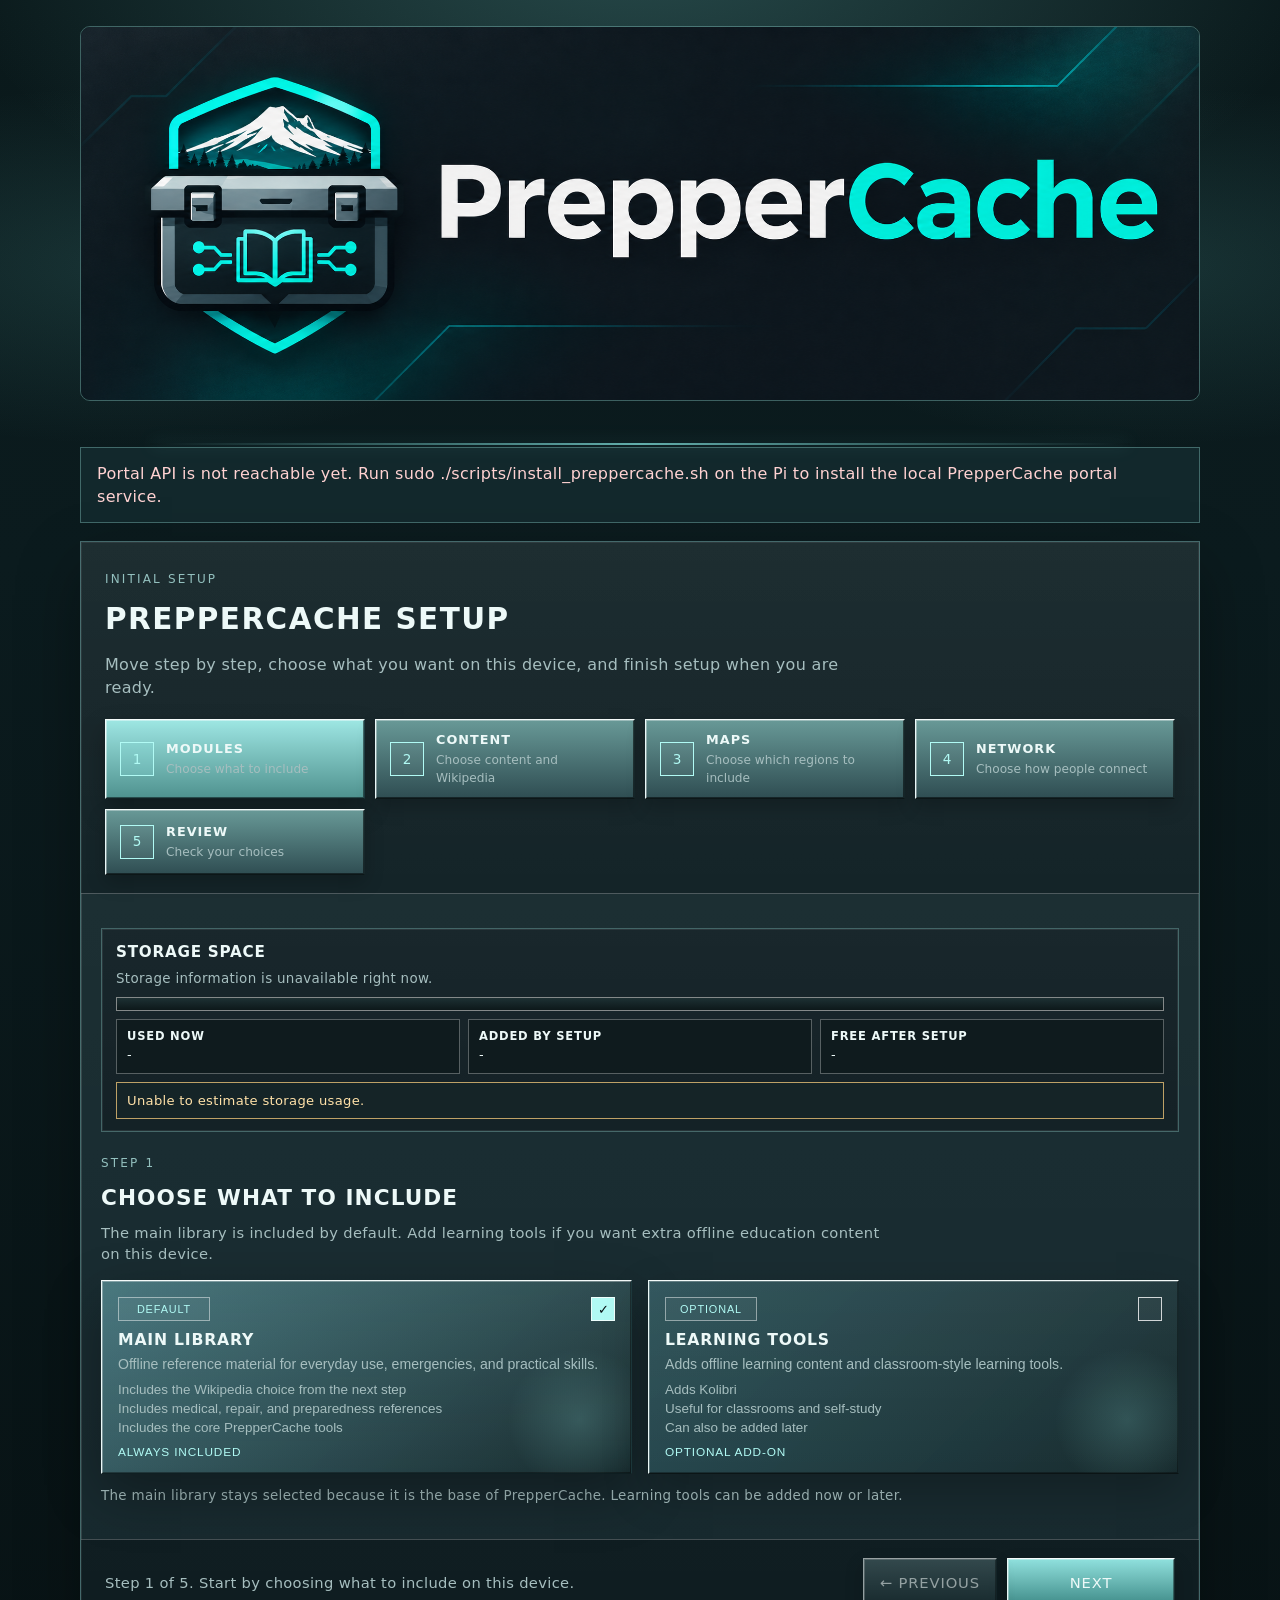
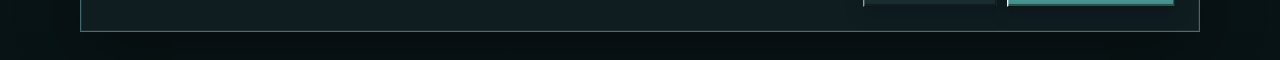
==== web/index.html @ 7b922c68 "Launch PrepperCache offline knowledge platform" ====
<!DOCTYPE html>
<!-- PrepperCache
     Copyright (c) 2026 Aaron Morris / A2ThreeD.
     Offline portal interface. -->
<html lang="en">
<head>
  <meta charset="utf-8">
  <meta name="viewport" content="width=device-width, initial-scale=1">
  <title>PrepperCache</title>
  <style>
    :root {
      --bg: #0b1519;
      --bg-deep: #070e11;
      --panel: #13262b;
      --panel-2: #19343a;
      --panel-3: #101e23;
      --text: #edf9f8;
      --muted: #a6bebf;
      --accent: #28e1d7;
      --accent-soft: rgba(144, 234, 230, 0.18);
      --accent-strong: #b1faf4;
      --border: rgba(143, 209, 204, 0.38);
      --scrollbar-thumb: #7ba5a4;
      --scrollbar-track: rgba(10, 21, 23, 0.62);
      --shadow: 0 18px 44px rgba(0, 0, 0, 0.28);
      --ok: #a9d4ba;
      --ui-display: system-ui, -apple-system, BlinkMacSystemFont, "Segoe UI", Arial, sans-serif;
      --ui-body: system-ui, -apple-system, BlinkMacSystemFont, "Segoe UI", Arial, sans-serif;
    }

    * {
      box-sizing: border-box;
      scrollbar-width: thin;
      scrollbar-color: var(--scrollbar-thumb) var(--scrollbar-track);
    }

    *::-webkit-scrollbar {
      width: 12px;
      height: 12px;
    }

    *::-webkit-scrollbar-track {
      background: var(--scrollbar-track);
    }

    *::-webkit-scrollbar-thumb {
      background: var(--scrollbar-thumb);
      border: 2px solid var(--scrollbar-track);
    }

    body {
      margin: 0;
      color: var(--text);
      background:
        radial-gradient(1200px 620px at 50% -4%, rgba(117, 205, 201, 0.28), transparent 58%),
        radial-gradient(700px 300px at 10% 16%, rgba(94, 181, 177, 0.16), transparent 60%),
        radial-gradient(700px 300px at 90% 16%, rgba(94, 181, 177, 0.16), transparent 60%),
        linear-gradient(180deg, #0a191b 0%, #0b1b1e 34%, #081315 100%);
      font-family: var(--ui-body);
      line-height: 1.45;
      min-height: 100vh;
      padding: 26px 16px 28px;
      position: relative;
      overflow-x: hidden;
      letter-spacing: 0.02em;
    }

    body:not(.app-ready) #setup-view {
      display: none !important;
    }

    html.force-setup body:not(.app-ready) #setup-view {
      display: block !important;
    }

    html.force-setup body:not(.app-ready) #dashboard-view {
      display: none !important;
    }

    .shell {
      max-width: none;
      width: 100%;
      margin: 0 auto;
      position: relative;
      z-index: 1;
    }

    .masthead {
      max-width: 1120px;
      margin: 0 auto 12px;
    }

    .masthead img {
      display: block;
      width: 100%;
      height: auto;
      border: 1px solid var(--border);
      border-radius: 10px;
    }

    .title-block {
      text-align: center;
      padding: 8px 12px 0;
      margin-bottom: 2px;
    }

    h1,
    h2,
    h3 {
      margin: 0;
      font-family: var(--ui-display);
      letter-spacing: 0.05em;
      text-transform: uppercase;
    }

    .intro {
      width: min(860px, 100%);
      margin: 0 auto;
      color: rgba(229, 242, 241, 0.9);
      font-size: 1.02rem;
      position: relative;
      z-index: 1;
    }

    .rule {
      height: 2px;
      margin: 22px auto 0;
      width: min(980px, 100%);
      background: linear-gradient(90deg, transparent, rgba(132, 232, 227, 0.72), transparent);
      box-shadow: 0 0 18px rgba(137, 232, 228, 0.3);
      position: relative;
      z-index: 1;
    }

    .message {
      display: none;
      margin: 0 auto 18px;
      max-width: 1120px;
      border: 1px solid var(--border);
      background: rgba(22, 46, 50, 0.72);
      color: var(--accent-strong);
      padding: 14px 16px;
      border-radius: 0;
    }

    .message.error {
      color: #ffd2d2;
    }

    .hidden {
      display: none !important;
    }

    .eyebrow {
      display: inline-block;
      margin-bottom: 10px;
      font-size: 12px;
      text-transform: uppercase;
      letter-spacing: 0.18em;
      color: #93c0be;
      font-family: var(--ui-display);
    }

    .wizard-shell {
      width: min(1120px, 100%);
      margin: 0 auto;
      border: 1px solid var(--border);
      background:
        linear-gradient(180deg, rgba(255, 255, 255, 0.05), rgba(255, 255, 255, 0.015)),
        var(--panel);
      box-shadow:
        0 24px 60px rgba(0, 0, 0, 0.32),
        inset 0 0 0 1px rgba(255, 255, 255, 0.12);
    }

    .wizard-top {
      padding: 24px 24px 18px;
      border-bottom: 1px solid rgba(255, 255, 255, 0.22);
      background:
        linear-gradient(180deg, rgba(255, 255, 255, 0.035), rgba(255, 255, 255, 0)),
        rgba(10, 23, 25, 0.42);
    }

    .wizard-copy {
      max-width: 760px;
    }

    .wizard-copy h1 {
      font-size: clamp(1.4rem, 2.3vw, 1.95rem);
      margin-bottom: 12px;
    }

    .wizard-copy p {
      margin: 0;
      color: var(--muted);
    }

    .stepper {
      display: grid;
      grid-template-columns: repeat(4, minmax(0, 1fr));
      gap: 10px;
      margin-top: 20px;
    }

    .step-button {
      display: flex;
      align-items: center;
      gap: 12px;
      width: 100%;
      min-height: 66px;
      padding: 11px 14px;
      border: 1px solid #e2f9f8;
      background:
        linear-gradient(180deg, rgba(106, 155, 153, 0.98), rgba(48, 78, 83, 0.98));
      color: var(--text);
      cursor: pointer;
      font: inherit;
      text-align: left;
      border-top-color: rgba(248, 254, 253, 0.98);
      border-left-color: rgba(237, 251, 251, 0.98);
      border-right-color: rgba(22, 37, 40, 0.96);
      border-bottom-color: rgba(11, 20, 21, 0.98);
      box-shadow:
        inset 1px 1px 0 rgba(255, 255, 255, 0.34),
        inset -1px -1px 0 rgba(8, 15, 16, 0.64),
        0 8px 18px rgba(0, 0, 0, 0.2);
      transition:
        border-color 0.16s ease,
        background-color 0.16s ease,
        box-shadow 0.16s ease,
        transform 0.08s ease;
    }

    .step-button:hover {
      border-color: rgba(255, 255, 255, 0.98);
      box-shadow:
        inset 1px 1px 0 rgba(255, 255, 255, 0.38),
        inset -1px -1px 0 rgba(8, 15, 16, 0.68),
        0 10px 22px rgba(0, 0, 0, 0.24);
    }

    .step-button:focus-visible,
    .option-card:focus-visible,
    .button:focus-visible {
      outline: 2px solid rgba(255, 255, 255, 0.95);
      outline-offset: 2px;
    }

    .step-button:active,
    .option-card:active,
    .button:active {
      transform: translateY(2px);
    }

    .step-button:active {
      box-shadow:
        inset -1px -1px 0 rgba(255, 255, 255, 0.2),
        inset 1px 1px 0 rgba(8, 15, 16, 0.72),
        0 3px 8px rgba(0, 0, 0, 0.24);
      border-top-color: rgba(20, 32, 34, 0.96);
      border-left-color: rgba(22, 37, 40, 0.96);
      border-right-color: rgba(247, 254, 253, 0.98);
      border-bottom-color: rgba(239, 252, 251, 0.98);
    }

    .step-button.active {
      background: linear-gradient(180deg, rgba(163, 238, 234, 0.96), rgba(80, 148, 145, 0.98));
      border-color: rgba(179, 240, 238, 0.92);
      border-top-color: rgba(248, 254, 253, 0.98);
      border-left-color: rgba(239, 252, 251, 0.98);
      border-right-color: rgba(28, 57, 62, 0.96);
      border-bottom-color: rgba(15, 31, 34, 0.98);
      box-shadow:
        inset 1px 1px 0 rgba(255, 255, 255, 0.4),
        inset -1px -1px 0 rgba(11, 25, 27, 0.58),
        0 12px 26px rgba(0, 0, 0, 0.28);
    }

    .step-button.complete {
      border-color: rgba(169, 212, 186, 0.82);
    }

    .step-index {
      width: 34px;
      height: 34px;
      display: grid;
      place-items: center;
      border: 1px solid currentColor;
      color: var(--accent-strong);
      background: rgba(255, 255, 255, 0.04);
      flex: 0 0 auto;
      font-size: 0.85rem;
    }

    .step-button.active .step-index {
      background: rgba(144, 234, 230, 0.18);
    }

    .step-meta strong,
    .step-meta span {
      display: block;
    }

    .step-meta strong {
      font-family: var(--ui-display);
      font-size: 0.8rem;
      letter-spacing: 0.08em;
      text-transform: uppercase;
    }

    .step-meta span {
      margin-top: 2px;
      color: var(--muted);
      font-size: 0.76rem;
    }

    .wizard-body {
      padding: 20px;
    }

    .step-panel {
      display: none;
      animation: panel-in 180ms ease;
    }

    .step-panel.active {
      display: block;
    }

    @keyframes panel-in {
      from {
        opacity: 0;
        transform: translateY(8px);
      }
      to {
        opacity: 1;
        transform: translateY(0);
      }
    }

    .panel-head {
      max-width: 780px;
      margin-bottom: 16px;
    }

    .panel-head h2 {
      font-size: clamp(1.05rem, 1.7vw, 1.35rem);
      margin-bottom: 8px;
    }

    .panel-head p {
      margin: 0;
      color: var(--muted);
      font-size: 0.92rem;
    }

    .options-grid {
      display: grid;
      grid-template-columns: repeat(2, minmax(0, 1fr));
      gap: 16px;
    }

    .options-grid.three-up {
      grid-template-columns: repeat(3, minmax(0, 1fr));
    }

    .content-selector-shell {
      display: grid;
      grid-template-columns: minmax(0, 1.2fr) minmax(280px, 0.9fr);
      gap: 18px;
      margin-bottom: 20px;
      align-items: start;
    }

    .content-selector-panel,
    .content-summary-panel {
      border: 1px solid rgba(255, 255, 255, 0.24);
      background:
        linear-gradient(180deg, rgba(255, 255, 255, 0.045), rgba(255, 255, 255, 0.012)),
        rgba(12, 27, 30, 0.5);
      padding: 16px;
      min-height: 100%;
    }

    .content-selector-title {
      display: block;
      margin-bottom: 12px;
      color: var(--accent-strong);
      font-family: var(--ui-display);
      font-size: 0.84rem;
      letter-spacing: 0.1em;
      text-transform: uppercase;
    }

    .content-tier-list {
      display: grid;
      gap: 12px;
    }

    .content-tier-button {
      display: grid;
      gap: 8px;
      width: 100%;
      padding: 14px;
      border: 1px solid #e2f9f8;
      background:
        linear-gradient(180deg, rgba(106, 155, 153, 0.98), rgba(48, 78, 83, 0.98));
      color: var(--text);
      cursor: pointer;
      font: inherit;
      text-align: left;
      border-top-color: rgba(248, 254, 253, 0.98);
      border-left-color: rgba(237, 251, 251, 0.98);
      border-right-color: rgba(22, 37, 40, 0.96);
      border-bottom-color: rgba(11, 20, 21, 0.98);
      box-shadow:
        inset 1px 1px 0 rgba(255, 255, 255, 0.34),
        inset -1px -1px 0 rgba(8, 15, 16, 0.64),
        0 8px 18px rgba(0, 0, 0, 0.2);
      transition:
        border-color 0.16s ease,
        box-shadow 0.16s ease,
        background-color 0.16s ease,
        transform 0.08s ease;
    }

    .content-tier-button:hover {
      border-color: rgba(255, 255, 255, 0.98);
      box-shadow:
        inset 1px 1px 0 rgba(255, 255, 255, 0.38),
        inset -1px -1px 0 rgba(8, 15, 16, 0.68),
        0 10px 22px rgba(0, 0, 0, 0.24);
    }

    .content-tier-button.selected {
      background: linear-gradient(180deg, rgba(163, 238, 234, 0.96), rgba(80, 148, 145, 0.98));
      border-color: rgba(179, 240, 238, 0.92);
      border-top-color: rgba(248, 254, 253, 0.98);
      border-left-color: rgba(239, 252, 251, 0.98);
      border-right-color: rgba(28, 57, 62, 0.96);
      border-bottom-color: rgba(15, 31, 34, 0.98);
      box-shadow:
        inset 1px 1px 0 rgba(255, 255, 255, 0.4),
        inset -1px -1px 0 rgba(11, 25, 27, 0.58),
        0 12px 26px rgba(0, 0, 0, 0.28);
    }

    .content-tier-button.storage-danger {
      border-color: rgba(255, 118, 118, 0.86);
      box-shadow:
        inset 1px 1px 0 rgba(255, 255, 255, 0.28),
        inset -1px -1px 0 rgba(32, 8, 8, 0.54),
        0 10px 22px rgba(86, 10, 10, 0.24);
    }

    .content-tier-top,
    .content-summary-head {
      display: flex;
      align-items: baseline;
      justify-content: space-between;
      gap: 12px;
    }

    .content-tier-name,
    .content-summary-head h3 {
      font-family: var(--ui-display);
      font-size: 0.95rem;
      letter-spacing: 0.06em;
      text-transform: uppercase;
    }

    .content-tier-size {
      color: var(--accent-strong);
      font-size: 0.8rem;
      white-space: nowrap;
    }

    .content-tier-description,
    .content-summary-subtext {
      margin: 0;
      color: var(--muted);
      font-size: 0.84rem;
    }

    .content-summary-panel {
      min-height: 320px;
    }

    .content-summary-scroll {
      max-height: 252px;
      overflow-y: auto;
      margin-top: 12px;
      padding-right: 6px;
    }

    .content-summary-category + .content-summary-category {
      margin-top: 14px;
      padding-top: 14px;
      border-top: 1px solid rgba(255, 255, 255, 0.12);
    }

    .content-summary-category strong {
      display: block;
      margin-bottom: 8px;
      color: var(--accent-strong);
      font-size: 0.78rem;
      letter-spacing: 0.08em;
      text-transform: uppercase;
    }

    .content-summary-category ul {
      margin: 0;
      padding-left: 18px;
      color: var(--text);
      font-size: 0.82rem;
    }

    .content-summary-category li + li {
      margin-top: 4px;
    }

    .subsection-head {
      margin: 4px 0 14px;
    }

    .subsection-head h3 {
      font-size: 0.98rem;
      margin-bottom: 6px;
    }

    .subsection-head p {
      margin: 0;
      color: var(--muted);
      font-size: 0.88rem;
    }

    .storage-target-select {
      width: 100%;
      margin-top: 8px;
      padding: 10px 12px;
      border: 1px solid rgba(255, 255, 255, 0.78);
      background: rgba(13, 26, 28, 0.88);
      color: var(--text);
      font: inherit;
    }

    .storage-target-select:disabled {
      opacity: 0.75;
      cursor: not-allowed;
    }

    .option-card {
      position: relative;
      width: 100%;
      min-height: 188px;
      padding: 16px 16px 14px;
      border: 1px solid #e2f9f8;
      background:
        linear-gradient(180deg, rgba(255, 255, 255, 0.05), rgba(255, 255, 255, 0.015)),
        linear-gradient(135deg, rgba(43, 83, 90, 0.9), rgba(19, 39, 42, 0.96));
      color: var(--text);
      text-align: left;
      cursor: pointer;
      border-top-color: rgba(248, 254, 253, 0.98);
      border-left-color: rgba(239, 252, 251, 0.98);
      border-right-color: rgba(21, 37, 40, 0.96);
      border-bottom-color: rgba(11, 20, 21, 0.98);
      transition:
        border-color 0.16s ease,
        box-shadow 0.16s ease,
        background-color 0.16s ease,
        transform 0.08s ease;
      box-shadow:
        0 18px 42px rgba(0, 0, 0, 0.24),
        inset 1px 1px 0 rgba(255, 255, 255, 0.24),
        inset -1px -1px 0 rgba(0, 0, 0, 0.34);
      overflow: hidden;
    }

    .option-card::after {
      content: "";
      position: absolute;
      right: -24px;
      bottom: -22px;
      width: 150px;
      height: 150px;
      background: radial-gradient(circle, rgba(150, 235, 231, 0.18), transparent 68%);
      pointer-events: none;
    }

    .option-card:hover {
      border-color: rgba(255, 255, 255, 0.92);
      box-shadow:
        0 20px 48px rgba(0, 0, 0, 0.3),
        inset 1px 1px 0 rgba(255, 255, 255, 0.28),
        inset -1px -1px 0 rgba(0, 0, 0, 0.38);
    }

    .option-card.selected {
      border-color: rgba(179, 240, 238, 0.94);
      background:
        linear-gradient(180deg, rgba(184, 241, 239, 0.1), rgba(255, 255, 255, 0.02)),
        linear-gradient(135deg, rgba(64, 110, 118, 0.94), rgba(19, 39, 42, 0.98));
      border-top-color: rgba(248, 254, 253, 0.98);
      border-left-color: rgba(239, 252, 251, 0.98);
      border-right-color: rgba(29, 57, 61, 0.96);
      border-bottom-color: rgba(14, 30, 33, 0.98);
      box-shadow:
        0 20px 52px rgba(0, 0, 0, 0.32),
        inset 1px 1px 0 rgba(255, 255, 255, 0.32),
        inset -1px -1px 0 rgba(0, 0, 0, 0.38);
    }

    .option-card.storage-danger {
      border-color: rgba(255, 146, 146, 0.98);
      border-top-color: rgba(255, 232, 232, 0.98);
      border-left-color: rgba(255, 214, 214, 0.98);
      border-right-color: rgba(92, 24, 24, 0.98);
      border-bottom-color: rgba(58, 10, 10, 0.98);
      background:
        linear-gradient(180deg, rgba(255, 174, 174, 0.08), rgba(255, 255, 255, 0.015)),
        linear-gradient(135deg, rgba(84, 30, 30, 0.94), rgba(38, 10, 10, 0.98));
      box-shadow:
        0 20px 48px rgba(32, 0, 0, 0.34),
        inset 1px 1px 0 rgba(255, 228, 228, 0.24),
        inset -1px -1px 0 rgba(0, 0, 0, 0.42);
    }

    .option-card.storage-danger .option-badge,
    .option-card.storage-danger .meta-line {
      color: #ffd1d1;
    }

    .option-card.storage-danger .option-indicator {
      border-color: rgba(255, 208, 208, 0.88);
    }

    .option-card.locked {
      cursor: default;
    }

    .option-card.network-card {
      min-height: 172px;
    }

    .option-top {
      display: flex;
      align-items: flex-start;
      justify-content: space-between;
      gap: 10px;
      margin-bottom: 10px;
    }

    .option-badge {
      display: inline-flex;
      align-items: center;
      justify-content: center;
      min-width: 92px;
      padding: 5px 8px;
      border: 1px solid rgba(255, 255, 255, 0.46);
      color: var(--accent-strong);
      font-size: 0.68rem;
      letter-spacing: 0.08em;
      text-transform: uppercase;
      background: rgba(255, 255, 255, 0.04);
    }

    .option-indicator {
      width: 24px;
      height: 24px;
      border: 1px solid rgba(255, 255, 255, 0.78);
      display: grid;
      place-items: center;
      color: transparent;
      background: rgba(255, 255, 255, 0.04);
      flex: 0 0 auto;
      font-size: 0.8rem;
    }

    .option-card.selected .option-indicator {
      color: var(--bg-deep);
      background: var(--accent-strong);
    }

    .option-card h3 {
      font-size: 0.98rem;
      line-height: 1.18;
      margin-bottom: 6px;
    }

    .option-card p,
    .option-card li,
    .muted,
    .review-detail {
      color: var(--muted);
    }

    .option-card p {
      margin: 0;
      font-size: 0.88rem;
    }

    .option-card ul {
      margin: 10px 0 0;
      padding: 0;
      list-style: none;
      font-size: 0.84rem;
    }

    .option-card li + li {
      margin-top: 4px;
    }

    .meta-line {
      margin-top: 10px;
      display: flex;
      flex-wrap: wrap;
      gap: 10px;
      color: var(--accent-strong);
      font-size: 0.74rem;
      text-transform: uppercase;
      letter-spacing: 0.07em;
    }

    .small-note {
      margin-top: 12px;
      color: var(--muted);
      font-size: 0.84rem;
    }

    .storage-panel {
      margin: 14px 0 18px;
      padding: 12px 14px;
      border: 1px solid var(--border);
      background:
        linear-gradient(180deg, rgba(255, 255, 255, 0.04), rgba(255, 255, 255, 0.015)),
        var(--panel-3);
      box-shadow: inset 0 0 0 1px rgba(255, 255, 255, 0.08);
    }

    .storage-panel h3 {
      margin: 0 0 6px;
      font-size: 0.95rem;
    }

    .storage-summary {
      margin: 0 0 8px;
      color: var(--muted);
      font-size: 0.84rem;
    }

    .storage-bar {
      display: flex;
      width: 100%;
      min-height: 14px;
      border: 1px solid rgba(255, 255, 255, 0.5);
      background: rgba(8, 17, 18, 0.92);
      overflow: hidden;
    }

    .storage-segment {
      min-width: 0;
    }

    .storage-segment.used {
      background: linear-gradient(180deg, rgba(137, 206, 203, 0.92), rgba(74, 133, 131, 0.98));
    }

    .storage-segment.added {
      background: linear-gradient(180deg, rgba(154, 214, 179, 0.94), rgba(74, 143, 101, 0.98));
    }

    .storage-segment.free {
      background: linear-gradient(180deg, rgba(30, 50, 53, 0.95), rgba(13, 24, 26, 0.98));
    }

    .storage-legend {
      display: grid;
      grid-template-columns: repeat(3, minmax(0, 1fr));
      gap: 8px;
      margin-top: 8px;
    }

    .storage-chip {
      border: 1px solid rgba(255, 255, 255, 0.3);
      background: rgba(10, 22, 24, 0.6);
      padding: 8px 10px;
      font-size: 0.8rem;
    }

    .storage-chip strong,
    .storage-chip span {
      display: block;
    }

    .storage-chip strong {
      margin-bottom: 2px;
      font-family: var(--ui-display);
      font-size: 0.72rem;
      letter-spacing: 0.07em;
      text-transform: uppercase;
    }

    .storage-value {
      display: inline-flex;
      align-items: center;
      gap: 6px;
    }

    .storage-value::before {
      content: "";
      width: 13px;
      height: 13px;
      flex: 0 0 auto;
      background-repeat: no-repeat;
      background-position: center;
      background-size: contain;
      background-image: url("data:image/svg+xml,%3Csvg xmlns='http://www.w3.org/2000/svg' viewBox='0 0 16 16' fill='none' stroke='%23b1faf4' stroke-width='1.2' stroke-linecap='square' stroke-linejoin='miter'%3E%3Cpath d='M2.5 2.5h8.5l2.5 2.5v8.5h-11z'/%3E%3Cpath d='M4.5 2.5v4h6v-4'/%3E%3Cpath d='M5 11h6'/%3E%3Cpath d='M5.5 13h5'/%3E%3C/svg%3E");
    }

    .storage-warning {
      margin-top: 8px;
      padding: 8px 10px;
      border: 1px solid rgba(255, 255, 255, 0.32);
      background: rgba(21, 38, 40, 0.72);
      color: var(--accent-strong);
      font-size: 0.82rem;
    }

    .storage-warning.warn {
      border-color: rgba(255, 209, 127, 0.72);
      color: #ffe1a8;
    }

    .storage-warning.danger {
      border-color: rgba(255, 151, 151, 0.78);
      color: #ffd1d1;
    }

    .review-grid {
      display: grid;
      grid-template-columns: repeat(3, minmax(0, 1fr));
      gap: 16px;
    }

    .review-grid {
      margin-bottom: 16px;
    }

    .review-card,
    .dashboard-tile {
      border: 1px solid var(--border);
      background:
        linear-gradient(180deg, rgba(255, 255, 255, 0.05), rgba(255, 255, 255, 0.015)),
        var(--panel-2);
      padding: 18px;
      box-shadow: inset 0 0 0 1px rgba(255, 255, 255, 0.08);
    }

    .review-card h3,
    .dashboard-tile h2 {
      margin-bottom: 10px;
      font-size: 1rem;
    }

    .review-card p,
    .dashboard-tile p {
      margin: 0;
    }

    .dashboard-tile.disabled {
      opacity: 0.58;
    }

    .dashboard-tile.disabled .dashboard-icon,
    .dashboard-tile.disabled .eyebrow,
    .dashboard-tile.disabled h2,
    .dashboard-tile.disabled p {
      color: rgba(237, 248, 247, 0.68);
    }

    .button.disabled,
    .button[aria-disabled="true"] {
      pointer-events: none;
      opacity: 0.55;
      filter: saturate(0.3);
      cursor: default;
    }

    .status-panel {
      margin-top: 18px;
      border: 1px solid rgba(255, 255, 255, 0.42);
      background:
        linear-gradient(180deg, rgba(12, 27, 29, 0.95), rgba(8, 17, 18, 0.98));
      box-shadow: inset 0 0 0 1px rgba(255, 255, 255, 0.06);
    }

    .status-line {
      padding: 12px 16px;
      color: var(--accent-strong);
      font-family: ui-monospace, SFMono-Regular, Menlo, Consolas, monospace;
      white-space: pre-wrap;
      overflow-wrap: anywhere;
    }

    .status-line.running::after {
      content: "_";
      display: inline-block;
      margin-left: 6px;
      color: var(--accent-strong);
      animation: status-cursor-blink 1s steps(1, end) infinite;
    }

    @keyframes status-cursor-blink {
      0%, 49% {
        opacity: 1;
      }
      50%, 100% {
        opacity: 0;
      }
    }

    .status-line + .status-line {
      border-top: 1px solid rgba(255, 255, 255, 0.12);
    }

    .status-log {
      max-height: 160px;
      overflow-y: auto;
    }

    .command {
      margin-top: 16px;
      border: 1px solid var(--border);
      background: rgba(6, 15, 17, 0.44);
      color: var(--accent-strong);
      padding: 14px 16px;
      font-family: ui-monospace, SFMono-Regular, Menlo, Consolas, monospace;
      white-space: pre-wrap;
      overflow-wrap: anywhere;
    }

    .wizard-footer {
      display: flex;
      align-items: center;
      justify-content: space-between;
      gap: 16px;
      padding: 18px 24px 24px;
      border-top: 1px solid rgba(255, 255, 255, 0.22);
      background: rgba(8, 18, 19, 0.48);
    }

    .footer-note {
      color: var(--muted);
      font-size: 0.92rem;
      max-width: 520px;
    }

    .actions {
      display: flex;
      flex-wrap: wrap;
      gap: 10px;
      justify-content: flex-end;
    }

    .button {
      display: inline-flex;
      align-items: center;
      justify-content: center;
      min-width: 168px;
      padding: 13px 16px;
      border: 1px solid #e8fbfa;
      text-decoration: none;
      color: var(--text);
      background:
        linear-gradient(180deg, rgba(65, 106, 113, 0.98), rgba(24, 45, 49, 0.98));
      cursor: pointer;
      font: inherit;
      border-top-color: rgba(250, 254, 254, 0.98);
      border-left-color: rgba(239, 252, 251, 0.98);
      border-right-color: rgba(22, 39, 42, 0.96);
      border-bottom-color: rgba(10, 20, 21, 0.98);
      box-shadow:
        inset 1px 1px 0 rgba(255, 255, 255, 0.34),
        inset -1px -2px 0 rgba(0, 0, 0, 0.42),
        0 8px 18px rgba(0, 0, 0, 0.22);
      transition:
        background-color 0.14s ease,
        border-color 0.14s ease,
        box-shadow 0.14s ease,
        color 0.14s ease,
        transform 0.08s ease;
      font-family: var(--ui-display);
      letter-spacing: 0.06em;
      text-transform: uppercase;
      font-size: 0.92rem;
    }

    .button.primary {
      background: linear-gradient(180deg, rgba(150, 235, 231, 0.95), rgba(64, 140, 137, 0.98));
    }

    .button.success {
      background: linear-gradient(180deg, rgba(131, 206, 160, 0.96), rgba(44, 109, 68, 0.98));
    }

    .button.ghost,
    .button:not(.primary):not(.success) {
      background: linear-gradient(180deg, rgba(77, 105, 109, 0.96), rgba(30, 50, 54, 0.98));
    }

    .button.ghost {
      min-width: 132px;
    }

    .button:hover:not(:disabled) {
      border-color: rgba(255, 255, 255, 1);
      box-shadow:
        inset 1px 1px 0 rgba(255, 255, 255, 0.38),
        inset -1px -2px 0 rgba(0, 0, 0, 0.46),
        0 10px 22px rgba(0, 0, 0, 0.24);
    }

    .button:disabled {
      cursor: not-allowed;
      opacity: 0.6;
    }

    .button:active:not(:disabled) {
      border-top-color: rgba(22, 39, 42, 0.96);
      border-left-color: rgba(13, 24, 26, 0.96);
      border-right-color: rgba(249, 254, 254, 0.98);
      border-bottom-color: rgba(239, 252, 251, 0.98);
      box-shadow:
        inset -1px -1px 0 rgba(255, 255, 255, 0.16),
        inset 1px 1px 0 rgba(0, 0, 0, 0.58),
        0 3px 8px rgba(0, 0, 0, 0.24);
    }

    .dashboard-grid {
      display: grid;
      grid-template-columns: minmax(0, 1fr);
      gap: 12px;
      width: min(960px, 100%);
      margin: 0 auto;
    }

    .dashboard-tile {
      display: grid;
      grid-template-columns: auto minmax(0, 1fr) auto;
      grid-template-areas: "icon copy action";
      align-items: center;
      gap: 16px;
    }

    .dashboard-tile .dashboard-icon {
      grid-area: icon;
    }

    .dashboard-copy {
      grid-area: copy;
      min-width: 0;
    }

    .dashboard-tile .actions {
      grid-area: action;
      margin: 0;
    }

    @media (max-width: 640px) {
      .dashboard-tile {
        grid-template-columns: auto minmax(0, 1fr);
        grid-template-areas: "icon copy" "action action";
      }
    }

    .dashboard-icon {
      width: 56px;
      height: 56px;
      background: linear-gradient(180deg, rgba(123, 202, 198, 0.3), rgba(81, 142, 139, 0.18));
      border: 1px solid rgba(185, 230, 228, 0.2);
      display: grid;
      place-items: center;
      font-size: 24px;
      color: var(--accent-strong);
      box-shadow: inset 0 0 0 1px rgba(255, 255, 255, 0.12);
    }

    .dashboard-icon svg {
      width: 30px;
      height: 30px;
      display: block;
      stroke: currentColor;
      fill: none;
      stroke-width: 1.8;
      stroke-linecap: square;
      stroke-linejoin: miter;
      vector-effect: non-scaling-stroke;
    }

    @media (max-width: 980px) {
      .stepper,
      .options-grid,
      .options-grid.three-up,
      .content-selector-shell,
      .storage-legend,
      .review-grid {
        grid-template-columns: 1fr;
      }

      .wizard-footer {
        flex-direction: column;
        align-items: stretch;
      }

      .actions {
        justify-content: stretch;
      }

      .button {
        width: 100%;
      }
    }

    @media (max-width: 680px) {
      body {
        padding: 16px 10px 20px;
      }

      .wizard-top,
      .wizard-body,
      .wizard-footer {
        padding-left: 16px;
        padding-right: 16px;
      }

      .option-card,
      .option-card.network-card {
        min-height: auto;
      }

      .step-button {
        min-height: auto;
      }
    }
  </style>
</head>
<body>
  <div class="shell">
    <header class="masthead">
      <img src="/images/preppercache.png" alt="PrepperCache" width="2172" height="724" fetchpriority="high">
    </header>

    <section class="title-block">
      <p class="intro hidden" id="intro-text"></p>
      <div class="rule"></div>
    </section>

    <div class="message" id="message"></div>

    <section id="setup-view">
      <main class="wizard-shell">
        <section class="wizard-top">
          <div class="wizard-copy">
            <span class="eyebrow">Initial Setup</span>
            <h1>PrepperCache Setup</h1>
            <p>Move step by step, choose what you want on this device, and finish setup when you are ready.</p>
          </div>

          <nav class="stepper" aria-label="Setup steps">
            <button class="step-button" data-step="0" type="button">
              <span class="step-index">1</span>
              <span class="step-meta">
                <strong>Modules</strong>
                <span>Choose what to include</span>
              </span>
            </button>
            <button class="step-button" data-step="1" type="button">
              <span class="step-index">2</span>
              <span class="step-meta">
                <strong>Content</strong>
                <span>Choose content and Wikipedia</span>
              </span>
            </button>
            <button class="step-button" data-step="2" type="button">
              <span class="step-index">3</span>
              <span class="step-meta">
                <strong>Maps</strong>
                <span>Choose which regions to include</span>
              </span>
            </button>
            <button class="step-button" data-step="3" type="button">
              <span class="step-index">4</span>
              <span class="step-meta">
                <strong>Network</strong>
                <span>Choose how people connect</span>
              </span>
            </button>
            <button class="step-button" data-step="4" type="button">
              <span class="step-index">5</span>
              <span class="step-meta">
                <strong>Review</strong>
                <span>Check your choices</span>
              </span>
            </button>
          </nav>
        </section>

        <section class="wizard-body">
          <section class="storage-panel" aria-live="polite">
            <h3>Storage Space</h3>
            <p class="storage-summary" id="storage-summary">Checking available disk space.</p>
            <div class="storage-bar" aria-hidden="true">
              <div class="storage-segment used" id="storage-used-segment" style="width: 0%"></div>
              <div class="storage-segment added" id="storage-added-segment" style="width: 0%"></div>
              <div class="storage-segment free" id="storage-free-segment" style="width: 100%"></div>
            </div>
            <div class="storage-legend">
              <div class="storage-chip">
                <strong>Used Now</strong>
                <span class="storage-value" id="storage-used-label">-</span>
              </div>
              <div class="storage-chip">
                <strong>Added By Setup</strong>
                <span class="storage-value" id="storage-added-label">-</span>
              </div>
              <div class="storage-chip">
                <strong>Free After Setup</strong>
                <span class="storage-value" id="storage-free-label">-</span>
              </div>
            </div>
            <div class="storage-warning hidden" id="storage-warning"></div>
          </section>

          <section class="step-panel" data-step-panel="0">
            <div class="panel-head">
              <span class="eyebrow">Step 1</span>
              <h2>Choose What To Include</h2>
              <p>The main library is included by default. Add learning tools if you want extra offline education content on this device.</p>
            </div>

            <div class="options-grid">
              <button class="option-card selected locked" id="knowledge-library-card" type="button" aria-pressed="true">
                <div class="option-top">
                  <span class="option-badge">Default</span>
                  <span class="option-indicator">✓</span>
                </div>
                <h3>Main Library</h3>
                <p>Offline reference material for everyday use, emergencies, and practical skills.</p>
                <ul>
                  <li>Includes the Wikipedia choice from the next step</li>
                  <li>Includes medical, repair, and preparedness references</li>
                  <li>Includes the core PrepperCache tools</li>
                </ul>
                <div class="meta-line">
                  <span>Always Included</span>
                </div>
              </button>

              <button class="option-card" id="education-module-card" type="button" aria-pressed="false">
                <div class="option-top">
                  <span class="option-badge">Optional</span>
                  <span class="option-indicator" id="education-module-indicator">+</span>
                </div>
                <h3>Learning Tools</h3>
                <p>Adds offline learning content and classroom-style learning tools.</p>
                <ul>
                  <li>Adds Kolibri</li>
                  <li>Useful for classrooms and self-study</li>
                  <li>Can also be added later</li>
                </ul>
                <div class="meta-line">
                  <span>Optional Add-On</span>
                </div>
              </button>
            </div>

            <p class="small-note">The main library stays selected because it is the base of PrepperCache. Learning tools can be added now or later.</p>
          </section>

          <section class="step-panel" data-step-panel="1">
            <div class="panel-head">
              <span class="eyebrow">Step 2</span>
              <h2>Choose Your Wikipedia / Content</h2>
              <p>Choose how much PrepperCache content to include, then pick the Wikipedia option that best fits your storage space.</p>
            </div>

            <div class="subsection-head">
              <label for="setup-zim-mirror">ZIM Download Mirror</label>
              <select id="setup-zim-mirror"></select>
            </div>
            <div class="content-selector-shell">
              <div class="content-selector-panel">
                <span class="content-selector-title">Choose Your Content Amount</span>
                <div class="content-tier-list" id="content-tier-options"></div>
              </div>

              <aside class="content-summary-panel">
                <div class="content-summary-head">
                  <span class="eyebrow">Tier Summary</span>
                  <h3 id="content-tier-summary-title">Essential</h3>
                </div>
                <p class="content-summary-subtext" id="content-tier-summary-subtext">Loading content summary.</p>
                <div class="content-summary-scroll" id="content-tier-summary"></div>
              </aside>
            </div>

            <div class="subsection-head">
              <h3>Wikipedia Selection</h3>
              <p>Choose the Wikipedia option that best fits your storage space and how much information you want available offline.</p>
            </div>
            <div class="content-selector-shell">
              <div class="content-selector-panel">
                <span class="content-selector-title">Choose Your Wikipedia Amount</span>
                <div class="content-tier-list" id="wikipedia-options"></div>
              </div>

              <aside class="content-summary-panel">
                <div class="content-summary-head">
                  <span class="eyebrow">Wikipedia Summary</span>
                  <h3 id="wikipedia-summary-title">Quick Reference</h3>
                </div>
                <p class="content-summary-subtext" id="wikipedia-summary-subtext">Loading Wikipedia summary.</p>
                <div class="content-summary-scroll" id="wikipedia-summary"></div>
              </aside>
            </div>
            <p class="small-note" id="wikipedia-note">Wikipedia choices will appear here once setup information loads.</p>
          </section>

          <section class="step-panel" data-step-panel="2">
            <div class="panel-head">
              <span class="eyebrow">Step 3</span>
              <h2>Offline Maps</h2>
              <p>After installation, open Settings → Maps to select and download the maps you want.</p>
            </div>

          </section>

          <section class="step-panel" data-step-panel="3">
            <div class="panel-head">
              <span class="eyebrow">Step 4</span>
              <h2>Choose How People Connect</h2>
              <p>Use an existing network for the simplest setup, or let this device create its own Wi-Fi so phones and laptops can connect directly.</p>
            </div>

            <div class="options-grid">
              <button class="option-card network-card" id="network-standard-card" type="button" aria-pressed="false">
                <div class="option-top">
                  <span class="option-badge">Standard</span>
                  <span class="option-indicator" id="network-standard-indicator">○</span>
                </div>
                <h3>Use Existing Network</h3>
                <p>Best if this device will plug into your normal router or local network.</p>
                <ul>
                  <li>No built-in Wi-Fi hotspot</li>
                  <li>Simpler setup</li>
                  <li>Best when a network already exists</li>
                </ul>
              </button>

              <button class="option-card network-card" id="network-ap-card" type="button" aria-pressed="false">
                <div class="option-top">
                  <span class="option-badge">Offline Ready</span>
                  <span class="option-indicator" id="network-ap-indicator">○</span>
                </div>
                <h3>Create Device Wi-Fi</h3>
                <p>Lets this device create its own Wi-Fi so nearby phones and laptops can connect without another router.</p>
                <ul>
                  <li>Useful in field or standalone use</li>
                  <li>Lets people connect directly to PrepperCache</li>
                  <li>Good when no other network is available</li>
                </ul>
              </button>
            </div>
          </section>

          <section class="step-panel" data-step-panel="4">
            <div class="panel-head">
              <span class="eyebrow">Step 5</span>
              <h2>Review Your Choices</h2>
              <p>Complete setup to download content, turn on services, and finish preparing this device.</p>
            </div>

            <div class="review-grid">
              <article class="review-card">
                <h3>What To Include</h3>
                <p id="review-modules">Main library only.</p>
              </article>
              <article class="review-card">
                <h3>Wikipedia / Content</h3>
                <p id="review-wikipedia">Loading Wikipedia package details.</p>
              </article>
              <article class="review-card">
                <h3>Maps</h3>
                <p>Select maps in Settings → Maps after setup.</p>
              </article>
              <article class="review-card">
                <h3>Connection</h3>
                <p id="review-network">Using an existing network.</p>
              </article>
            </div>

            <div class="status-panel" aria-live="polite">
              <div class="status-line" id="apply-status-text">Apply status: idle</div>
              <div id="apply-zim-progress" hidden>
                <p id="apply-zim-summary"></p>
                <progress id="apply-zim-meter" aria-label="ZIM files processed"></progress>
                <ul id="apply-zim-files"></ul>
              </div>
              <div class="status-line status-log" id="apply-log-text">Apply log will appear here once configuration runs.</div>
            </div>
          </section>
        </section>

        <section class="wizard-footer">
          <div class="footer-note" id="wizard-footer-note">
            Step 1 of 5. Start by choosing the modules this device should install.
          </div>
          <div class="actions">
            <button class="button ghost" id="prev-step-button" type="button">← Previous</button>
            <button class="button primary" id="next-step-button" type="button">Next</button>
            <a class="button hidden" id="home-done-button" href="/">Go to Home</a>
            <button class="button success" id="apply-config-button" type="button">Complete Setup</button>
          </div>
        </section>
      </main>
    </section>

    <section id="dashboard-view">
      <main class="dashboard-grid">
        <section class="dashboard-tile">
          <div class="dashboard-icon" aria-hidden="true">
            <svg viewBox="0 0 32 32" role="img">
              <path d="M6 8.5h8.5v17H6z"></path>
              <path d="M9 6h8.5v17H9"></path>
              <path d="M17.5 10h8.5v15h-8.5z"></path>
              <path d="M12 11.5h.01"></path>
              <path d="M20.5 13.5h.01"></path>
            </svg>
          </div>
          <div class="dashboard-copy">
            <span class="eyebrow">Quick Access</span>
            <h2>Kiwix Full Library</h2>
            <p>Browse the full offline library.</p>
          </div>
          <div class="actions">
            <a class="button primary" id="kiwix-link" href="/kiwix/#tag=">Open Kiwix</a>
          </div>
        </section>

        <section class="dashboard-tile">
          <div class="dashboard-icon" aria-hidden="true">📖</div>
          <div class="dashboard-copy">
            <h2>Classic Books</h2>
            <p>Read books from Project Gutenberg offline.</p>
          </div>
          <div class="actions">
            <a class="button" href="/kiwix/#tag=gutenberg"><span aria-hidden="true">📖</span> Project Gutenberg Library</a>
          </div>
        </section>

        <section class="dashboard-tile">
          <div class="dashboard-icon">⌖</div>
          <div class="dashboard-copy">
            <span class="eyebrow">Navigation</span>
            <h2>Offline Maps</h2>
            <p>Open offline maps and navigation tools.</p>
          </div>
          <div class="actions">
            <a class="button" href="/maps">Open Maps</a>
          </div>
        </section>

        <section class="dashboard-tile">
          <div class="dashboard-icon">✚</div>
          <div class="dashboard-copy">
            <span class="eyebrow">Critical</span>
            <h2>Medical & First Aid</h2>
            <p>Open medical and first-aid references.</p>
          </div>
          <div class="actions">
            <a class="button" href="/kiwix/#tag=preppercache-medical">Open Medical</a>
          </div>
        </section>

        <section class="dashboard-tile">
          <div class="dashboard-icon" aria-hidden="true">💧</div>
          <div class="dashboard-copy">
            <h2>Food and Water</h2>
            <p>Cooking, food storage, growing, and water treatment.</p>
          </div>
          <div class="actions">
            <a class="button" href="/kiwix/#tag=preppercache-food-water">Open Food and Water</a>
          </div>
        </section>

        <section class="dashboard-tile">
          <div class="dashboard-icon" aria-hidden="true">⛺</div>
          <div class="dashboard-copy">
            <h2>Survival &amp; Shelter</h2>
            <p>Survival guides, emergency shelter, and disaster preparedness.</p>
          </div>
          <div class="actions">
            <a class="button" href="/kiwix/#tag=preppercache-survival-shelter">Open Survival &amp; Shelter</a>
          </div>
        </section>

        <section class="dashboard-tile">
          <div class="dashboard-icon" aria-hidden="true">🔧</div>
          <div class="dashboard-copy">
            <h2>Repair</h2>
            <p>Repair manuals and guides for tools, vehicles, and equipment.</p>
          </div>
          <div class="actions">
            <a class="button" href="/kiwix/#tag=preppercache-repair">Open Repair</a>
          </div>
        </section>

        <section class="dashboard-tile">
          <div class="dashboard-icon" aria-hidden="true">📻</div>
          <div class="dashboard-copy">
            <h2>Communication</h2>
            <p>Amateur radio and communication references.</p>
          </div>
          <div class="actions">
            <a class="button" href="/kiwix/#tag=preppercache-communication">Open Communication</a>
          </div>
        </section>

        <section class="dashboard-tile">
          <div class="dashboard-icon" aria-hidden="true">⚡</div>
          <div class="dashboard-copy">
            <h2>Power and Energy</h2>
            <p>Off-grid power and sustainable energy references.</p>
          </div>
          <div class="actions">
            <a class="button" href="/kiwix/#tag=preppercache-power-energy">Open Power and Energy</a>
          </div>
        </section>

        <section class="dashboard-tile" id="kolibri-tile">
          <div class="dashboard-icon">⟡</div>
          <div class="dashboard-copy">
            <span class="eyebrow">Rebuild</span>
            <h2>Education & Skills</h2>
            <p>Open classroom-style offline learning tools.</p>
          </div>
          <div class="actions">
            <a class="button" id="kolibri-link" href="#" aria-disabled="true">Kolibri Not Installed</a>
          </div>
        </section>

        <section class="dashboard-tile">
          <div class="dashboard-icon">⚙</div>
          <div class="dashboard-copy">
            <span class="eyebrow">System Tools</span>
            <h2>Settings</h2>
            <p>Manage services, content, maps, and device settings.</p>
          </div>
          <div class="actions">
            <a class="button" href="/admin">Open Settings</a>
          </div>
        </section>
      </main>
    </section>
  </div>

  <script>
    if (new URLSearchParams(window.location.search).get("mode") === "setup") {
      document.documentElement.classList.add("force-setup");
    }

    const apiBase = "/api";
    const params = new URLSearchParams(window.location.search);
    const forceSetup = params.get("mode") === "setup";
    const totalSteps = 5;

    const message = document.getElementById("message");
    const setupView = document.getElementById("setup-view");
    const dashboardView = document.getElementById("dashboard-view");
    const introText = document.getElementById("intro-text");

    const stepButtons = Array.from(document.querySelectorAll(".step-button"));
    const stepPanels = Array.from(document.querySelectorAll(".step-panel"));
    const prevStepButton = document.getElementById("prev-step-button");
    const nextStepButton = document.getElementById("next-step-button");
    const homeDoneButton = document.getElementById("home-done-button");
    const footerNote = document.getElementById("wizard-footer-note");
    const applyConfigButton = document.getElementById("apply-config-button");

    const educationModuleCard = document.getElementById("education-module-card");
    const networkStandardCard = document.getElementById("network-standard-card");
    const networkApCard = document.getElementById("network-ap-card");
    const contentTierOptionsContainer = document.getElementById("content-tier-options");
    const contentTierSummaryTitle = document.getElementById("content-tier-summary-title");
    const contentTierSummarySubtext = document.getElementById("content-tier-summary-subtext");
    const contentTierSummary = document.getElementById("content-tier-summary");
    const wikipediaOptionsContainer = document.getElementById("wikipedia-options");
    const wikipediaNote = document.getElementById("wikipedia-note");
    const wikipediaSummaryTitle = document.getElementById("wikipedia-summary-title");
    const wikipediaSummarySubtext = document.getElementById("wikipedia-summary-subtext");
    const wikipediaSummary = document.getElementById("wikipedia-summary");

    const setupZimMirror = document.getElementById("setup-zim-mirror");

    const reviewModules = document.getElementById("review-modules");
    const reviewWikipedia = document.getElementById("review-wikipedia");
    const reviewNetwork = document.getElementById("review-network");
    const storageSummary = document.getElementById("storage-summary");
    const storageUsedSegment = document.getElementById("storage-used-segment");
    const storageAddedSegment = document.getElementById("storage-added-segment");
    const storageFreeSegment = document.getElementById("storage-free-segment");
    const storageUsedLabel = document.getElementById("storage-used-label");
    const storageAddedLabel = document.getElementById("storage-added-label");
    const storageFreeLabel = document.getElementById("storage-free-label");
    const storageWarning = document.getElementById("storage-warning");
    const kolibriTile = document.getElementById("kolibri-tile");
    const kolibriLink = document.getElementById("kolibri-link");
    const applyStatusText = document.getElementById("apply-status-text");
    const applyLogText = document.getElementById("apply-log-text");

    let currentStep = 0;
    let applyPollHandle = null;
    let applyRunning = false;
    let applyNeedsAttention = false;
    let canLeaveToHomeDuringApply = false;
    let storageLimitExceeded = false;
    let latestSetupComplete = false;
    let enteredSetupFlow = forceSetup;
    let setupState = {
      installKolibri: false,
      zimProfile: "essential",
      contentInstallDir: "",
      wikipediaOption: "top-mini",
      wikipediaInstallDir: "",
      apEnabled: false
    };
    let contentTiers = [];
    let contentInstallDestinations = [];
    let wikipediaInstallDestinations = [];
    let wikipediaOptions = [];
    let storageState = null;
    let activeMessageText = "";
    let activeMessageIsError = false;
    let driveNoticeText = "";

    function formatSize(sizeMb) {
      if (!sizeMb) return "Size not listed";
      if (sizeMb >= 1024) return `${(sizeMb / 1024).toFixed(sizeMb >= 10240 ? 0 : 1)} GB`;
      return `${sizeMb} MB`;
    }

    function formatBytes(bytes) {
      if (!Number.isFinite(bytes) || bytes < 0) return "0 GB";
      const gb = bytes / (1024 ** 3);
      if (gb >= 100) return `${gb.toFixed(0)} GB`;
      if (gb >= 10) return `${gb.toFixed(1)} GB`;
      if (gb >= 1) return `${gb.toFixed(1)} GB`;
      return `${(bytes / (1024 ** 2)).toFixed(0)} MB`;
    }

    function configureKolibriTile(state) {
      const kolibriInstalled = Boolean(state?.storage?.kolibri_installed);
      if (kolibriInstalled) {
        kolibriTile.classList.remove("disabled");
        kolibriLink.classList.remove("disabled");
        kolibriLink.removeAttribute("aria-disabled");
        kolibriLink.textContent = "Open Kolibri";
        kolibriLink.href = state?.storage?.kolibri_url || `${window.location.protocol}//${window.location.hostname}:8082`;
        kolibriLink.title = "Open Kolibri";
        return;
      }

      kolibriTile.classList.add("disabled");
      kolibriLink.classList.add("disabled");
      kolibriLink.setAttribute("aria-disabled", "true");
      kolibriLink.textContent = "Kolibri Not Installed";
      kolibriLink.href = "#";
      kolibriLink.title = "Kolibri is not installed on this device";
    }

    function renderTopMessage() {
      const text = activeMessageText || driveNoticeText;
      const isError = activeMessageText ? activeMessageIsError : false;
      if (!text) {
        message.textContent = "";
        message.style.display = "none";
        message.classList.remove("error");
        return;
      }
      message.textContent = text;
      message.style.display = "block";
      message.classList.toggle("error", isError);
    }

    function showMessage(text, isError = false) {
      activeMessageText = text;
      activeMessageIsError = isError;
      renderTopMessage();
    }

    function clearMessage() {
      activeMessageText = "";
      activeMessageIsError = false;
      renderTopMessage();
    }

    function updateDriveNotice() {
      const volumes = Array.isArray(storageState?.volumes) ? storageState.volumes : [];
      const unmountedExternal = volumes.filter((volume) =>
        volume
        && volume.location === "external"
        && volume.is_partition
        && volume.filesystem
        && !volume.mounted
      );
      if (!unmountedExternal.length) {
        driveNoticeText = "";
        renderTopMessage();
        return;
      }
      const driveNames = unmountedExternal
        .map((volume) => volume.display_name || volume.label || volume.model || volume.path || "USB drive")
        .slice(0, 2);
      const listedNames = driveNames.join(", ");
      const extraCount = unmountedExternal.length - driveNames.length;
      const suffix = extraCount > 0 ? ` and ${extraCount} more` : "";
      driveNoticeText = unmountedExternal.length === 1
        ? `External drive detected but not mounted: ${listedNames}. Open Settings > Storage to mount it.`
        : `External drives detected but not mounted: ${listedNames}${suffix}. Open Settings > Storage to mount them.`;
      renderTopMessage();
    }

    function getWikipediaOptionById(optionId) {
      return wikipediaOptions.find((option) => option.id === optionId) || null;
    }

    function selectedWikipediaOption() {
      return getWikipediaOptionById(setupState.wikipediaOption) || wikipediaOptions[0] || null;
    }

    function getContentTierById(tierId) {
      return contentTiers.find((tier) => tier.id === tierId) || null;
    }

    function selectedContentTier() {
      return getContentTierById(setupState.zimProfile) || contentTiers[0] || null;
    }

    function getContentInstallDestination(pathValue) {
      return contentInstallDestinations.find((option) => option.path === pathValue) || null;
    }

    function effectiveContentInstallDir() {
      if (setupState.zimProfile === "essential") {
        const internalDestination = contentInstallDestinations.find((option) => option.location === "internal");
        return internalDestination?.path || setupState.contentInstallDir || "";
      }
      return setupState.contentInstallDir || contentInstallDestinations[0]?.path || "";
    }

    function getWikipediaInstallDestination(pathValue) {
      return wikipediaInstallDestinations.find((option) => option.path === pathValue) || null;
    }

    function effectiveWikipediaInstallDir() {
      if (setupState.wikipediaOption === "top-mini") {
        const internalDestination = wikipediaInstallDestinations.find((option) => option.location === "internal");
        return internalDestination?.path || setupState.wikipediaInstallDir || "";
      }
      return setupState.wikipediaInstallDir || wikipediaInstallDestinations[0]?.path || effectiveContentInstallDir();
    }

    function selectedSetupAddedBytes(wikipediaOptionId = setupState.wikipediaOption, zimProfile = setupState.zimProfile) {
      const tierMb = Number(storageState?.content_tiers?.[zimProfile || ""]?.missing_mb || 0);
      const wikiMb = Number(storageState?.missing_by_wikipedia?.[wikipediaOptionId || ""] || 0);
      const kolibriMb = setupState.installKolibri && !storageState?.kolibri_installed
        ? Number(storageState?.kolibri_estimated_mb || 0)
        : 0;
      return Math.round((tierMb + wikiMb + kolibriMb) * 1024 * 1024);
    }

    function selectedStorageCapacity(
      contentInstallDir = effectiveContentInstallDir(),
      wikipediaInstallDir = effectiveWikipediaInstallDir()
    ) {
      const internalDestination = contentInstallDestinations.find((option) => option.location === "internal")
        || wikipediaInstallDestinations.find((option) => option.location === "internal");
      const destinations = [
        internalDestination,
        getContentInstallDestination(contentInstallDir),
        getWikipediaInstallDestination(wikipediaInstallDir)
      ].filter(Boolean);
      const seen = new Set();
      let totalBytes = 0;
      let usedBytes = 0;
      let freeBytes = 0;
      destinations.forEach((destination) => {
        const key = destination.path?.replace(/\/(library|maps)$/, "") || destination.id || destination.label;
        if (!key || seen.has(key)) {
          return;
        }
        seen.add(key);
        const total = Number(destination.size_bytes || 0);
        const used = Number(destination.used_bytes || 0);
        const free = Number(destination.free_bytes || Math.max(total - used, 0));
        totalBytes += total;
        usedBytes += used;
        freeBytes += free;
      });
      return {
        internalDestination,
        totalBytes,
        usedBytes,
        freeBytes
      };
    }

    function updateCardPressedState(card, selected) {
      card.classList.toggle("selected", selected);
      card.setAttribute("aria-pressed", selected ? "true" : "false");
      const indicator = card.querySelector(".option-indicator");
      if (indicator) {
        indicator.textContent = selected ? "✓" : "○";
      }
    }

    function renderContentTiers() {
      contentTierOptionsContainer.textContent = "";

      if (!contentTiers.length) {
        contentTierSummaryTitle.textContent = "Unavailable";
        contentTierSummarySubtext.textContent = "Content tier details are unavailable right now.";
        contentTierSummary.textContent = "";
        return;
      }

      const selectedTier = selectedContentTier() || contentTiers[0];
      const selectedDestination = getContentInstallDestination(effectiveContentInstallDir());
      const destinationChoices = contentInstallDestinations.filter((option) =>
        setupState.zimProfile === "essential" ? option.location === "internal" : true
      );

      contentTierSummaryTitle.textContent = selectedTier.name || "Content";
      if (setupState.zimProfile === "essential") {
        contentTierSummarySubtext.textContent = `${selectedTier.size_label || formatSize(Number(selectedTier.size_mb || 0))} of curated PrepperCache content. Essential stays on the internal disk.`;
      } else {
        const destinationLabel = selectedDestination?.label || "selected storage";
        contentTierSummarySubtext.textContent = `${selectedTier.size_label || formatSize(Number(selectedTier.size_mb || 0))} of curated PrepperCache content. This tier will be stored on ${destinationLabel}.`;
      }
      contentTierSummary.textContent = "";

      const summaryCategories = Array.isArray(selectedTier.summary) ? selectedTier.summary : [];
      summaryCategories.forEach((category) => {
        const section = document.createElement("section");
        section.className = "content-summary-category";

        const title = document.createElement("strong");
        title.textContent = category.name || "Category";
        section.appendChild(title);

        const list = document.createElement("ul");
        const items = Array.isArray(category.items) ? category.items : [];
        items.forEach((item) => {
          const li = document.createElement("li");
          li.textContent = item;
          list.appendChild(li);
        });
        section.appendChild(list);
        contentTierSummary.appendChild(section);
      });

      contentTiers.forEach((tier) => {
        const button = document.createElement("button");
        button.type = "button";
        button.className = "content-tier-button";
        button.dataset.tierId = tier.id;
        button.setAttribute("aria-pressed", tier.id === setupState.zimProfile ? "true" : "false");
        if (tier.id === setupState.zimProfile) {
          button.classList.add("selected");
        }

        const top = document.createElement("div");
        top.className = "content-tier-top";

        const name = document.createElement("span");
        name.className = "content-tier-name";
        name.textContent = tier.name;

        const size = document.createElement("span");
        size.className = "content-tier-size";
        size.textContent = tier.size_label || formatSize(Number(tier.size_mb || 0));

        top.appendChild(name);
        top.appendChild(size);

        const description = document.createElement("p");
        description.className = "content-tier-description";
        description.textContent = tier.description || "Curated PrepperCache content tier.";

        button.appendChild(top);
        button.appendChild(description);

        button.addEventListener("click", () => {
          setupState.zimProfile = tier.id;
          if (tier.id === "essential") {
            const internalDestination = contentInstallDestinations.find((option) => option.location === "internal");
            setupState.contentInstallDir = internalDestination?.path || setupState.contentInstallDir;
          } else if (!getContentInstallDestination(setupState.contentInstallDir)) {
            setupState.contentInstallDir = destinationChoices[0]?.path || setupState.contentInstallDir;
          }
          renderContentTiers();
          renderWikipediaOptions();
          renderSetupSummary();
        });

        contentTierOptionsContainer.appendChild(button);
      });

      if (destinationChoices.length > 1 || setupState.zimProfile !== "essential") {
        const destinationPanel = document.createElement("div");
        destinationPanel.className = "content-summary-category";

        const title = document.createElement("strong");
        title.textContent = "Content Storage Disk";
        destinationPanel.appendChild(title);

        const select = document.createElement("select");
        select.className = "storage-target-select";
        select.disabled = setupState.zimProfile === "essential";

        destinationChoices.forEach((option) => {
          const choice = document.createElement("option");
          choice.value = option.path;
          choice.textContent = option.label;
          choice.selected = option.path === effectiveContentInstallDir();
          select.appendChild(choice);
        });

        select.addEventListener("change", (event) => {
          setupState.contentInstallDir = event.target.value;
          renderContentTiers();
          renderWikipediaOptions();
          renderSetupSummary();
        });

        const hint = document.createElement("p");
        hint.className = "content-tier-description";
        hint.textContent = setupState.zimProfile === "essential"
          ? "Essential content is always stored on the internal disk."
          : "Choose where the PrepperCache content tier and Wikipedia package will be stored.";

        destinationPanel.appendChild(select);
        destinationPanel.appendChild(hint);
        contentTierSummary.appendChild(destinationPanel);
      }
    }

    function renderWikipediaOptions() {
      wikipediaOptionsContainer.textContent = "";

      if (!wikipediaOptions.length) {
        wikipediaNote.textContent = "Wikipedia choices are unavailable right now.";
        wikipediaSummaryTitle.textContent = "Unavailable";
        wikipediaSummarySubtext.textContent = "Wikipedia choices are unavailable right now.";
        wikipediaSummary.textContent = "";
        return;
      }

      wikipediaNote.textContent = "Pick the Wikipedia option that best matches your available storage space.";
      const selectedWikipedia = selectedWikipediaOption() || wikipediaOptions[0];
      const selectedDestination = getWikipediaInstallDestination(effectiveWikipediaInstallDir());
      const destinationChoices = wikipediaInstallDestinations.filter((option) =>
        selectedWikipedia?.id === "top-mini" ? option.location === "internal" : true
      );

      wikipediaSummaryTitle.textContent = selectedWikipedia?.name || "Wikipedia";
      if (selectedWikipedia?.id === "top-mini") {
        wikipediaSummarySubtext.textContent = `${formatSize(Number(selectedWikipedia?.size_mb || 0))} on the internal disk only. Quick Reference is the default starter package.`;
      } else {
        wikipediaSummarySubtext.textContent = `${formatSize(Number(selectedWikipedia?.size_mb || 0))} stored on ${selectedDestination?.label || "selected storage"}.`;
      }
      wikipediaSummary.textContent = "";

      const detailsPanel = document.createElement("section");
      detailsPanel.className = "content-summary-category";
      const descriptionTitle = document.createElement("strong");
      descriptionTitle.textContent = "Included";
      const descriptionText = document.createElement("p");
      descriptionText.className = "content-tier-description";
      descriptionText.textContent = selectedWikipedia?.description || "Offline Wikipedia package.";
      detailsPanel.appendChild(descriptionTitle);
      detailsPanel.appendChild(descriptionText);
      wikipediaSummary.appendChild(detailsPanel);

      const storagePanel = document.createElement("section");
      storagePanel.className = "content-summary-category";
      const storageTitle = document.createElement("strong");
      storageTitle.textContent = "Wikipedia Storage Disk";
      storagePanel.appendChild(storageTitle);
      const select = document.createElement("select");
      select.className = "storage-target-select";
      select.disabled = selectedWikipedia?.id === "top-mini";
      destinationChoices.forEach((option) => {
        const choice = document.createElement("option");
        choice.value = option.path;
        choice.textContent = option.label;
        choice.selected = option.path === effectiveWikipediaInstallDir();
        select.appendChild(choice);
      });
      select.addEventListener("change", (event) => {
        setupState.wikipediaInstallDir = event.target.value;
        renderWikipediaOptions();
        renderSetupSummary();
      });
      const storageHint = document.createElement("p");
      storageHint.className = "content-tier-description";
      storageHint.textContent = selectedWikipedia?.id === "top-mini"
        ? "Quick Reference is always stored on the internal disk."
        : "Choose where this Wikipedia package should be stored.";
      storagePanel.appendChild(select);
      storagePanel.appendChild(storageHint);
      wikipediaSummary.appendChild(storagePanel);

      wikipediaOptions.forEach((option) => {
        const freeBytes = Number(selectedStorageCapacity(effectiveContentInstallDir(), option.id === "top-mini"
          ? (wikipediaInstallDestinations.find((item) => item.location === "internal")?.path || effectiveWikipediaInstallDir())
          : effectiveWikipediaInstallDir()).freeBytes || 0);
        const projectedChoiceBytes = selectedSetupAddedBytes(option.id, setupState.zimProfile);
        const exceedsFreeSpace = freeBytes > 0 && projectedChoiceBytes > freeBytes;

        const button = document.createElement("button");
        button.type = "button";
        button.className = "content-tier-button";
        button.dataset.optionId = option.id;
        button.setAttribute("aria-pressed", option.id === setupState.wikipediaOption ? "true" : "false");
        if (option.id === setupState.wikipediaOption) {
          button.classList.add("selected");
        }
        if (exceedsFreeSpace) {
          button.classList.add("storage-danger");
          button.title = "This choice is larger than the free space currently available.";
        }

        const top = document.createElement("div");
        top.className = "content-tier-top";

        const name = document.createElement("span");
        name.className = "content-tier-name";
        name.textContent = option.name;

        const size = document.createElement("span");
        size.className = "content-tier-size";
        size.textContent = option.size_label || formatSize(Number(option.size_mb || 0));

        top.appendChild(name);
        top.appendChild(size);

        const description = document.createElement("p");
        description.className = "content-tier-description";
        description.textContent = option.description || "Offline Wikipedia package.";

        button.appendChild(top);
        button.appendChild(description);
        button.addEventListener("click", () => {
          setupState.wikipediaOption = option.id;
          if (option.id === "top-mini") {
            setupState.wikipediaInstallDir = wikipediaInstallDestinations.find((item) => item.location === "internal")?.path || setupState.wikipediaInstallDir;
          } else if (!getWikipediaInstallDestination(setupState.wikipediaInstallDir)) {
            setupState.wikipediaInstallDir = wikipediaInstallDestinations[0]?.path || setupState.wikipediaInstallDir;
          }
          renderWikipediaOptions();
          renderSetupSummary();
        });

        wikipediaOptionsContainer.appendChild(button);
      });
    }

    function renderSelectionCards() {
      updateCardPressedState(educationModuleCard, setupState.installKolibri);
      updateCardPressedState(networkStandardCard, !setupState.apEnabled);
      updateCardPressedState(networkApCard, setupState.apEnabled);
    }

    function renderSetupSummary() {
      const selectedTier = selectedContentTier();
      const selectedWikipedia = selectedWikipediaOption();
      const modulesText = setupState.installKolibri
        ? "Main library + learning tools."
        : "Main library only.";
      const wikipediaText = selectedWikipedia
        ? `${selectedTier?.name || "Content"} content (${selectedTier?.size_label || formatSize(Number(selectedTier?.size_mb || 0))}) + ${selectedWikipedia.name} (${formatSize(selectedWikipedia.size_mb)}).`
        : `${selectedTier?.name || "Content"} content selected.`;
      const networkText = setupState.apEnabled
        ? "Device Wi-Fi enabled for direct access."
        : "Use an existing network connection.";

      reviewModules.textContent = modulesText;
      reviewWikipedia.textContent = wikipediaText;
      reviewNetwork.textContent = networkText;

      renderStorageEstimate();
    }

    function renderZimProgress(state) {
      const panel = document.getElementById("apply-zim-progress");
      panel.hidden = state.status !== "running" ||
        !state.downloads_active;
      if (panel.hidden) return;

      const total = state.download_total;
      const processed = state.download_current ?? 0;
      const meter = document.getElementById("apply-zim-meter");
      meter.hidden = !total;
      if (total) {
        meter.max = total;
        meter.value = processed;
      }
      const failures = state.download_failed ? ` · ${state.download_failed} failed` : "";
      document.getElementById("apply-zim-summary").textContent = total
        ? `${processed} of ${total} ZIM files processed${failures}`
        : total === 0 ? "No ZIM files queued." : "Preparing ZIM downloads…";
      const files = (state.active_downloads || []).map(({ filename, downloaded_bytes, total_bytes }) => {
        const row = document.createElement("li");
        row.textContent = total_bytes ? `${filename} · ${formatBytes(downloaded_bytes)} of ${formatBytes(total_bytes)}`
          : downloaded_bytes ? `${filename} · ${formatBytes(downloaded_bytes)} downloaded` : `${filename} · Starting…`;
        return row;
      });
      document.getElementById("apply-zim-files").replaceChildren(...files);
    }

    function renderApplyState(state) {
      const failedDownloads = state.download_failed || 0;
      applyStatusText.textContent = state.status === "running" ? (state.step || "Preparing installation…")
        : state.status === "failed" ? (state.error || "Installation stopped. Check the log below.")
        : state.status === "succeeded" ? (failedDownloads ? `Setup finished with ${failedDownloads} failed download${failedDownloads === 1 ? "" : "s"}.` : "Setup finished.")
        : "Waiting to start.";
      renderZimProgress(state);
      applyLogText.textContent = state.log_tail && state.log_tail.length
        ? state.log_tail.join("\n")
        : "Apply log will appear here once configuration runs.";

      const running = state.status === "running";
      applyNeedsAttention = state.status === "failed";
      applyRunning = running;
      canLeaveToHomeDuringApply = Boolean(state.can_leave_to_home);
      applyConfigButton.disabled = running;
      applyStatusText.classList.toggle("running", running);
      renderMode({ setup_complete: latestSetupComplete });

      if (running) {
        currentStep = totalSteps - 1;
        updateWizardStep();
      }

      if (running && applyPollHandle === null) {
        applyPollHandle = window.setInterval(refreshApplyState, 5000);
      }

      if (!running && applyPollHandle !== null) {
        window.clearInterval(applyPollHandle);
        applyPollHandle = null;
      }
    }

    function renderStorageEstimate() {
      if (!storageState || !storageState.disk) {
        storageSummary.textContent = "Storage information is unavailable right now.";
        storageUsedLabel.textContent = "-";
        storageAddedLabel.textContent = "-";
        storageFreeLabel.textContent = "-";
        storageLimitExceeded = false;
        storageWarning.className = "storage-warning warn";
        storageWarning.classList.remove("hidden");
        storageWarning.textContent = "Unable to estimate storage usage.";
        return;
      }

      const internalDestination = contentInstallDestinations.find((option) => option.location === "internal")
        || wikipediaInstallDestinations.find((option) => option.location === "internal");
      const contentDestination = getContentInstallDestination(effectiveContentInstallDir()) || internalDestination;
      const wikipediaDestination = getWikipediaInstallDestination(effectiveWikipediaInstallDir()) || internalDestination;
      const contentDestinationIsInternal = !contentDestination || contentDestination.location === "internal";
      const wikipediaDestinationIsInternal = !wikipediaDestination || wikipediaDestination.location === "internal";
      const selectedTier = selectedContentTier();
      const selectedWikipedia = selectedWikipediaOption();
      const tierMb = Number(storageState.content_tiers?.[selectedTier?.id || ""]?.missing_mb || 0);
      const tierBytes = Math.round(tierMb * 1024 * 1024);
      const wikiMb = Number(storageState.missing_by_wikipedia?.[selectedWikipedia?.id || ""] || 0);
      const wikiBytes = Math.round(wikiMb * 1024 * 1024);
      const kolibriMb = setupState.installKolibri && !storageState.kolibri_installed
        ? Number(storageState.kolibri_estimated_mb || 0)
        : 0;
      const contentBytesInternal = contentDestinationIsInternal ? tierBytes : 0;
      const contentBytesExternal = contentDestinationIsInternal ? 0 : tierBytes;
      const wikipediaBytesInternal = wikipediaDestinationIsInternal ? wikiBytes : 0;
      const wikipediaBytesExternal = wikipediaDestinationIsInternal ? 0 : wikiBytes;
      const internalAddedBytes = contentBytesInternal + wikipediaBytesInternal + Math.round(kolibriMb * 1024 * 1024);
      const addedBytes = internalAddedBytes + contentBytesExternal + wikipediaBytesExternal;

      const capacity = selectedStorageCapacity(effectiveContentInstallDir(), effectiveWikipediaInstallDir());
      const totalBytes = capacity.totalBytes;
      const usedBytes = capacity.usedBytes;
      const projectedUsedBytes = usedBytes + addedBytes;
      const projectedFreeBytes = totalBytes - projectedUsedBytes;
      const projectedFreePercent = totalBytes > 0 ? (projectedFreeBytes / totalBytes) * 100 : 0;
      const exceedsDisk = projectedFreeBytes < 0
        || internalAddedBytes > Number(internalDestination?.free_bytes ?? storageState.disk.free_bytes);
      const nearFull = !exceedsDisk && projectedFreePercent <= Number(storageState.warning_free_percent || 10);
      storageLimitExceeded = exceedsDisk;

      const usedPercent = totalBytes > 0 ? Math.max(0, Math.min(100, (usedBytes / totalBytes) * 100)) : 0;
      const addedPercent = totalBytes > 0 ? Math.max(0, Math.min(100 - usedPercent, (addedBytes / totalBytes) * 100)) : 0;
      const freePercent = Math.max(0, 100 - usedPercent - addedPercent);

      storageUsedSegment.style.width = `${usedPercent}%`;
      storageAddedSegment.style.width = `${addedPercent}%`;
      storageFreeSegment.style.width = `${freePercent}%`;

      storageUsedLabel.textContent = formatBytes(usedBytes);
      storageAddedLabel.textContent = formatBytes(addedBytes);
      storageFreeLabel.textContent = exceedsDisk ? "Not enough space" : formatBytes(projectedFreeBytes);
      if (selectedTier || selectedWikipedia) {
        const summaryParts = [];
        if (selectedTier) {
          const destinationLabel = contentDestinationIsInternal ? "internal storage" : (contentDestination?.label || "selected content storage");
          summaryParts.push(`${formatBytes(tierBytes)} for ${selectedTier.name} content on ${destinationLabel}`);
        }
        if (selectedWikipedia) {
          const destinationLabel = wikipediaDestinationIsInternal ? "internal storage" : (wikipediaDestination?.label || "selected Wikipedia storage");
          summaryParts.push(`${formatBytes(wikiBytes)} for ${selectedWikipedia.name} on ${destinationLabel}`);
        }
        if (kolibriMb > 0) {
          summaryParts.push(`${formatBytes(Math.round(kolibriMb * 1024 * 1024))} for learning tools on internal storage`);
        }
        storageSummary.textContent = `This setup is estimated to add ${formatBytes(addedBytes)}, including ${summaryParts.join(", ")}.`;
      } else {
        storageSummary.textContent = `This setup is estimated to add ${formatBytes(addedBytes)} on top of the ${formatBytes(usedBytes)} already in use.`;
      }

      storageWarning.className = "storage-warning hidden";

      if (exceedsDisk) {
        storageWarning.classList.add("danger");
        storageWarning.classList.remove("hidden");
        storageWarning.textContent = "Not enough free space for this setup. Choose a smaller Wikipedia option, a smaller content tier, or skip learning tools.";
      } else if (nearFull) {
        storageWarning.classList.add("warn");
        storageWarning.classList.remove("hidden");
        storageWarning.textContent = "Warning: this setup would leave less than 10% free space on the device.";
      }

      applyConfigButton.disabled = Boolean(exceedsDisk || applyRunning);
    }

    function renderMode(state) {
      latestSetupComplete = Boolean(state.setup_complete);
      const allowDashboard = latestSetupComplete || canLeaveToHomeDuringApply;
      const shouldForceSetup = forceSetup;
      const keepSetupOpenDuringApply = enteredSetupFlow && applyRunning;
      const keepSetupOpenForFailure = enteredSetupFlow && applyNeedsAttention;
      const setupMode = shouldForceSetup || keepSetupOpenDuringApply || !allowDashboard || keepSetupOpenForFailure;
      setupView.classList.toggle("hidden", !setupMode);
      dashboardView.classList.toggle("hidden", setupMode);
      introText.classList.add("hidden");
      introText.textContent = "";
    }

    function updateWizardStep() {
      stepButtons.forEach((button, index) => {
        button.classList.toggle("active", index === currentStep);
        button.classList.toggle("complete", index < currentStep);
      });

      stepPanels.forEach((panel, index) => {
        panel.classList.toggle("active", index === currentStep);
      });

      const lockNavigation = applyRunning;
      prevStepButton.disabled = currentStep === 0 || lockNavigation;
      nextStepButton.disabled = lockNavigation;
      nextStepButton.classList.toggle("hidden", currentStep === totalSteps - 1 || lockNavigation);
      applyConfigButton.classList.toggle("hidden", currentStep !== totalSteps - 1);
      homeDoneButton.classList.toggle(
        "hidden",
        !(currentStep === totalSteps - 1 && (latestSetupComplete || canLeaveToHomeDuringApply))
      );
      stepButtons.forEach((button) => {
        button.disabled = lockNavigation;
      });

      const notes = [
        "Step 1 of 5. Start by choosing what to include on this device.",
        "Step 2 of 5. Choose your content tier, storage disk, and Wikipedia package.",
        "Step 3 of 5. Maps are available in Settings after setup.",
        "Step 4 of 5. Choose how people will connect to this device.",
        "Step 5 of 5. Review your choices and complete setup when ready."
      ];
      footerNote.textContent = notes[currentStep];
      if (currentStep === totalSteps - 1 && canLeaveToHomeDuringApply && applyRunning) {
        footerNote.textContent = "Services are ready. You can go to Home now while the remaining downloads continue in the background.";
      }
      if (lockNavigation) {
        footerNote.textContent = canLeaveToHomeDuringApply
          ? "Services are ready. You can go to Home now while the remaining downloads continue in the background."
          : "Setup is running. Downloads and service changes will continue in the background until complete.";
      }
    }

    function goToStep(stepIndex) {
      currentStep = Math.max(0, Math.min(totalSteps - 1, stepIndex));
      updateWizardStep();
    }

    async function loadState() {
      const response = await fetch(`${apiBase}/state`, { cache: "no-store" });
      if (!response.ok) {
        throw new Error("Unable to load setup state");
      }
      return response.json();
    }

    async function persistSetup(setupComplete) {
      try {
        const response = await fetch(`${apiBase}/setup`, {
          method: "POST",
          headers: { "Content-Type": "application/json" },
          body: JSON.stringify({
            install_kolibri: setupState.installKolibri,
            install_ka_lite: false,
            zim_profile: setupState.zimProfile,
            ...(setupZimMirror.selectedOptions[0]?.dataset.listed ? { zim_mirror: setupZimMirror.value } : {}),
            content_install_dir: effectiveContentInstallDir(),
            wikipedia_option: setupState.wikipediaOption,
            wikipedia_install_dir: effectiveWikipediaInstallDir(),
            ap_enabled: setupState.apEnabled,
            setup_complete: setupComplete
          })
        });

        const payload = await response.json();
        if (!response.ok) {
          throw new Error(payload.error || "Unable to save setup");
        }

        const latestProfile = payload.profile || {};
        setupState.installKolibri = Boolean(latestProfile.install_kolibri);
        setupState.zimProfile = latestProfile.zim_profile || setupState.zimProfile;
        setupState.wikipediaOption = latestProfile.wikipedia_option || setupState.wikipediaOption;
        setupState.apEnabled = Boolean(latestProfile.ap_enabled);
        setupState.contentInstallDir = payload.storage?.content_install_dir || setupState.contentInstallDir;
        setupState.wikipediaInstallDir = payload.storage?.wikipedia_install_dir || setupState.wikipediaInstallDir;
        contentInstallDestinations = Array.isArray(payload.storage?.content_install_destinations)
          ? payload.storage.content_install_destinations
          : contentInstallDestinations;
        wikipediaInstallDestinations = Array.isArray(payload.storage?.wikipedia_install_destinations)
          ? payload.storage.wikipedia_install_destinations
          : wikipediaInstallDestinations;

        renderSelectionCards();
        renderContentTiers();
        renderWikipediaOptions();
        renderSetupSummary();
        renderMode(payload);
        return payload;
      } catch (error) {
        showMessage(error.message, true);
        throw error;
      }
    }

    async function refreshApplyState() {
      try {
        const response = await fetch(`${apiBase}/apply`, { cache: "no-store" });
        if (!response.ok) {
          throw new Error("Unable to load apply status");
        }
        const payload = await response.json();
        renderApplyState(payload);
        if (payload.status === "succeeded") {
          showMessage(payload.download_failed
            ? "Setup finished with some missing downloads. Retry them in Settings → Content → Add More Content."
            : "Setup finished. You can go to Home when you are ready.");
          renderMode({ setup_complete: latestSetupComplete || true });
        } else if (payload.status === "failed") {
          showMessage(payload.error || "Configuration apply failed. Review the log excerpt below.", true);
          renderMode({ setup_complete: latestSetupComplete });
        }
      } catch (error) {
        showMessage(error.message, true);
      }
    }

    async function applyConfiguration() {
      clearMessage();
      if (storageLimitExceeded) {
        window.alert("There is not enough free space for the current setup choices. Pick a smaller Wikipedia option, choose a smaller content tier, or turn off learning tools before completing setup.");
        return;
      }
      applyConfigButton.disabled = true;

      try {
        await persistSetup(true);
        const response = await fetch(`${apiBase}/apply`, {
          method: "POST",
          headers: { "Content-Type": "application/json" },
          body: JSON.stringify({})
        });
        const payload = await response.json();
        if (!response.ok) {
          throw new Error(payload.error || "Unable to start configuration apply");
        }
        renderApplyState(payload);
        showMessage("Configuration apply started. This page will keep updating while downloads and service changes run.");
      } catch (error) {
        showMessage(error.message, true);
      } finally {
        if (!applyPollHandle) {
          applyConfigButton.disabled = false;
        }
      }
    }

    async function initialize() {
      try {
        const [state, applyState] = await Promise.all([
          loadState(),
          fetch(`${apiBase}/apply`, { cache: "no-store" }).then(async (response) => (
            response.ok ? response.json() : { status: "idle", log_tail: [] }
          )).catch(() => ({ status: "idle", log_tail: [] }))
        ]);

        wikipediaOptions = Array.isArray(state.setup_options?.wikipedia?.options)
          ? state.setup_options.wikipedia.options
          : [];
        contentTiers = Object.values(state.storage?.content_tiers || {});
        contentInstallDestinations = Array.isArray(state.storage?.content_install_destinations)
          ? state.storage.content_install_destinations
          : [];
        wikipediaInstallDestinations = Array.isArray(state.storage?.wikipedia_install_destinations)
          ? state.storage.wikipedia_install_destinations
          : [];

        const mirrorOptions = state.setup_options?.zim_mirrors || [];
        setupZimMirror.replaceChildren(...mirrorOptions.map(({ label, url }) => {
          const option = new Option(label, url);
          option.dataset.listed = "true";
          return option;
        }));
        if (mirrorOptions.some(({ url }) => url === state.profile.zim_mirror)) {
          setupZimMirror.value = state.profile.zim_mirror;
        } else if (state.profile.zim_mirror) {
          setupZimMirror.add(new Option("Configured mirror", state.profile.zim_mirror, true, true));
        }
        setupState.installKolibri = Boolean(state.profile.install_kolibri);
        setupState.apEnabled = Boolean(state.profile.ap_enabled);
        setupState.zimProfile = state.profile.zim_profile || "essential";
        setupState.contentInstallDir = state.storage?.content_install_dir || contentInstallDestinations[0]?.path || "";
        setupState.wikipediaOption = state.profile.wikipedia_option || "top-mini";
        setupState.wikipediaInstallDir = state.storage?.wikipedia_install_dir || wikipediaInstallDestinations[0]?.path || "";
        storageState = state.storage || null;
        enteredSetupFlow = forceSetup || !Boolean(state.setup_complete);
        updateDriveNotice();

        if (!state.profile.wikipedia_option && getWikipediaOptionById("top-mini")) {
          setupState.wikipediaOption = "top-mini";
        }

        if (!getContentTierById(setupState.zimProfile) && contentTiers.length) {
          setupState.zimProfile = contentTiers[0].id;
        }
        if (!getContentInstallDestination(setupState.contentInstallDir) && contentInstallDestinations.length) {
          setupState.contentInstallDir = contentInstallDestinations[0].path;
        }
        if (!getWikipediaInstallDestination(setupState.wikipediaInstallDir) && wikipediaInstallDestinations.length) {
          setupState.wikipediaInstallDir = wikipediaInstallDestinations[0].path;
        }

        if (!getWikipediaOptionById(setupState.wikipediaOption) && wikipediaOptions.length) {
          setupState.wikipediaOption = wikipediaOptions[0].id;
        }

        renderSelectionCards();
        renderContentTiers();
        renderWikipediaOptions();
        renderSetupSummary();
        configureKolibriTile(state);
        renderApplyState(applyState);
        renderMode(state);
        renderStorageEstimate();
        updateWizardStep();
      } catch (error) {
        renderSelectionCards();
        renderContentTiers();
        renderWikipediaOptions();
        renderSetupSummary();
        configureKolibriTile(null);
        enteredSetupFlow = true;
        renderMode({ setup_complete: false });
        renderStorageEstimate();
        updateWizardStep();
        updateDriveNotice();
        showMessage("Portal API is not reachable yet. Run sudo ./scripts/install_preppercache.sh on the Pi to install the local PrepperCache portal service.", true);
      } finally {
        document.body.classList.add("app-ready");
      }
    }

    educationModuleCard.addEventListener("click", () => {
      setupState.installKolibri = !setupState.installKolibri;
      renderSelectionCards();
      renderWikipediaOptions();
      renderSetupSummary();
    });

    networkStandardCard.addEventListener("click", () => {
      setupState.apEnabled = false;
      renderSelectionCards();
      renderSetupSummary();
    });

    networkApCard.addEventListener("click", () => {
      setupState.apEnabled = true;
      renderSelectionCards();
      renderSetupSummary();
    });

    stepButtons.forEach((button) => {
      button.addEventListener("click", () => {
        if (applyRunning) return;
        goToStep(Number(button.dataset.step || "0"));
      });
    });

    prevStepButton.addEventListener("click", () => {
      if (applyRunning) return;
      goToStep(currentStep - 1);
    });
    nextStepButton.addEventListener("click", () => {
      if (applyRunning) return;
      goToStep(currentStep + 1);
    });
    applyConfigButton.addEventListener("click", applyConfiguration);

    initialize();
  </script>
  <script defer src="/job-status.js"></script>
</body>
</html>
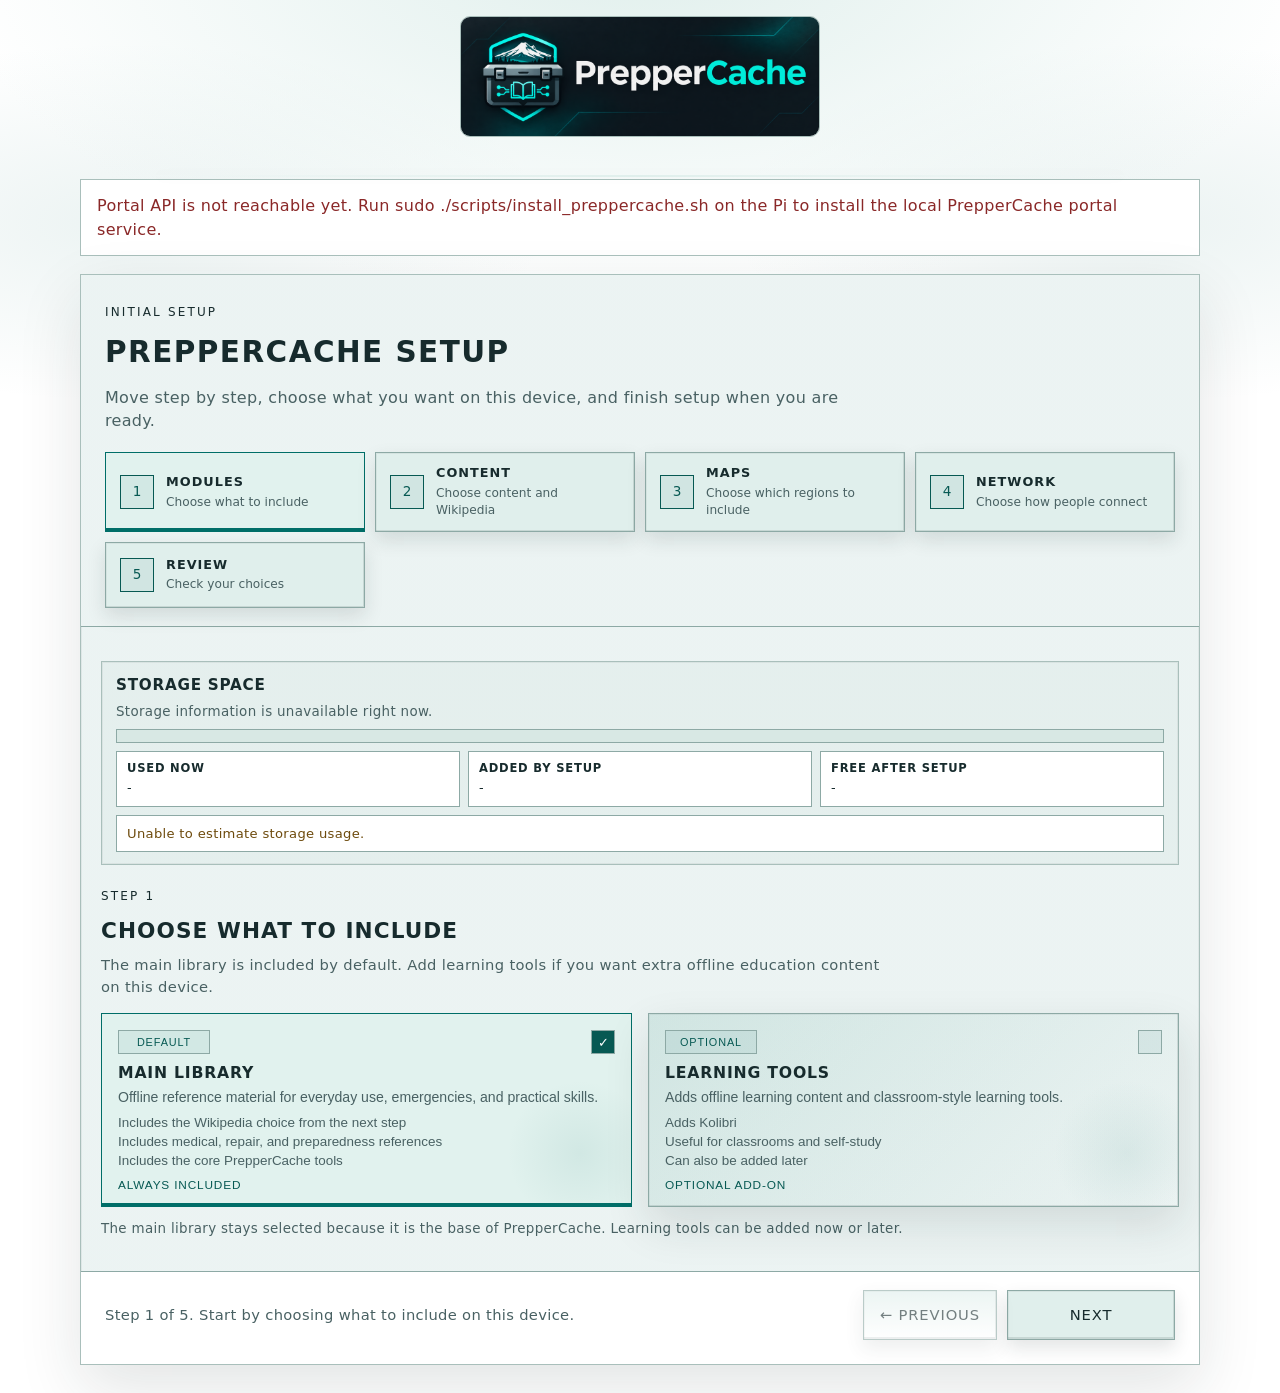
==== commit 18f721c2: "Improve portal readability and shrink the home logo" ====
--- a/web/index.html
+++ b/web/index.html
@@ -9,21 +9,21 @@
   <title>PrepperCache</title>
   <style>
     :root {
-      --bg: #0b1519;
-      --bg-deep: #070e11;
-      --panel: #13262b;
-      --panel-2: #19343a;
-      --panel-3: #101e23;
-      --text: #edf9f8;
-      --muted: #a6bebf;
-      --accent: #28e1d7;
-      --accent-soft: rgba(144, 234, 230, 0.18);
-      --accent-strong: #b1faf4;
-      --border: rgba(143, 209, 204, 0.38);
-      --scrollbar-thumb: #7ba5a4;
-      --scrollbar-track: rgba(10, 21, 23, 0.62);
+      --bg: #f3f7f6;
+      --bg-deep: #ffffff;
+      --panel: #ffffff;
+      --panel-2: #edf5f3;
+      --panel-3: #f7faf9;
+      --text: #172b2d;
+      --muted: #496163;
+      --accent: #006e68;
+      --accent-soft: #dcefeb;
+      --accent-strong: #075953;
+      --border: #a9bfbb;
+      --scrollbar-thumb: #789793;
+      --scrollbar-track: #e5eeec;
       --shadow: 0 18px 44px rgba(0, 0, 0, 0.28);
-      --ok: #a9d4ba;
+      --ok: #21653e;
       --ui-display: system-ui, -apple-system, BlinkMacSystemFont, "Segoe UI", Arial, sans-serif;
       --ui-body: system-ui, -apple-system, BlinkMacSystemFont, "Segoe UI", Arial, sans-serif;
     }
@@ -52,14 +52,14 @@
       margin: 0;
       color: var(--text);
       background:
-        radial-gradient(1200px 620px at 50% -4%, rgba(117, 205, 201, 0.28), transparent 58%),
-        radial-gradient(700px 300px at 10% 16%, rgba(94, 181, 177, 0.16), transparent 60%),
-        radial-gradient(700px 300px at 90% 16%, rgba(94, 181, 177, 0.16), transparent 60%),
-        linear-gradient(180deg, #0a191b 0%, #0b1b1e 34%, #081315 100%);
+        radial-gradient(1200px 620px at 50% -4%, #e0efec, transparent 58%),
+        radial-gradient(700px 300px at 10% 16%, rgba(96, 159, 153, 0.12), transparent 60%),
+        radial-gradient(700px 300px at 90% 16%, rgba(96, 159, 153, 0.12), transparent 60%),
+        linear-gradient(180deg, #ffffff 0%, #ffffff 34%, #ffffff 100%);
       font-family: var(--ui-body);
       line-height: 1.45;
       min-height: 100vh;
-      padding: 26px 16px 28px;
+      padding: 16px 16px 28px;
       position: relative;
       overflow-x: hidden;
       letter-spacing: 0.02em;
@@ -86,8 +86,8 @@
     }
 
     .masthead {
-      max-width: 1120px;
-      margin: 0 auto 12px;
+      width: min(360px, 82vw);
+      margin: 0 auto 8px;
     }
 
     .masthead img {
@@ -116,7 +116,7 @@
     .intro {
       width: min(860px, 100%);
       margin: 0 auto;
-      color: rgba(229, 242, 241, 0.9);
+      color: #172b2d;
       font-size: 1.02rem;
       position: relative;
       z-index: 1;
@@ -126,8 +126,8 @@
       height: 2px;
       margin: 22px auto 0;
       width: min(980px, 100%);
-      background: linear-gradient(90deg, transparent, rgba(132, 232, 227, 0.72), transparent);
-      box-shadow: 0 0 18px rgba(137, 232, 228, 0.3);
+      background: linear-gradient(90deg, transparent, #e0efec, transparent);
+      box-shadow: 0 0 18px rgba(23, 43, 45, 0.06);
       position: relative;
       z-index: 1;
     }
@@ -137,14 +137,14 @@
       margin: 0 auto 18px;
       max-width: 1120px;
       border: 1px solid var(--border);
-      background: rgba(22, 46, 50, 0.72);
+      background: #ffffff;
       color: var(--accent-strong);
       padding: 14px 16px;
       border-radius: 0;
     }
 
     .message.error {
-      color: #ffd2d2;
+      color: #8a2828;
     }
 
     .hidden {
@@ -157,7 +157,7 @@
       font-size: 12px;
       text-transform: uppercase;
       letter-spacing: 0.18em;
-      color: #93c0be;
+      color: #172b2d;
       font-family: var(--ui-display);
     }
 
@@ -166,19 +166,19 @@
       margin: 0 auto;
       border: 1px solid var(--border);
       background:
-        linear-gradient(180deg, rgba(255, 255, 255, 0.05), rgba(255, 255, 255, 0.015)),
+        linear-gradient(180deg, rgba(96, 159, 153, 0.12), rgba(96, 159, 153, 0.12)),
         var(--panel);
       box-shadow:
-        0 24px 60px rgba(0, 0, 0, 0.32),
-        inset 0 0 0 1px rgba(255, 255, 255, 0.12);
+        0 24px 60px rgba(23, 43, 45, 0.12),
+        inset 0 0 0 1px rgba(23, 43, 45, 0.06);
     }
 
     .wizard-top {
       padding: 24px 24px 18px;
-      border-bottom: 1px solid rgba(255, 255, 255, 0.22);
+      border-bottom: 1px solid #8da9a5;
       background:
-        linear-gradient(180deg, rgba(255, 255, 255, 0.035), rgba(255, 255, 255, 0)),
-        rgba(10, 23, 25, 0.42);
+        linear-gradient(180deg, rgba(96, 159, 153, 0.12), rgba(96, 159, 153, 0.12)),
+        #ffffff;
     }
 
     .wizard-copy {
@@ -209,21 +209,21 @@
       width: 100%;
       min-height: 66px;
       padding: 11px 14px;
-      border: 1px solid #e2f9f8;
+      border: 1px solid #8da9a5;
       background:
-        linear-gradient(180deg, rgba(106, 155, 153, 0.98), rgba(48, 78, 83, 0.98));
+        #e0efec;
       color: var(--text);
       cursor: pointer;
       font: inherit;
       text-align: left;
-      border-top-color: rgba(248, 254, 253, 0.98);
-      border-left-color: rgba(237, 251, 251, 0.98);
-      border-right-color: rgba(22, 37, 40, 0.96);
-      border-bottom-color: rgba(11, 20, 21, 0.98);
+      border-top-color: #8da9a5;
+      border-left-color: #8da9a5;
+      border-right-color: #8da9a5;
+      border-bottom-color: #8da9a5;
       box-shadow:
-        inset 1px 1px 0 rgba(255, 255, 255, 0.34),
-        inset -1px -1px 0 rgba(8, 15, 16, 0.64),
-        0 8px 18px rgba(0, 0, 0, 0.2);
+        inset 1px 1px 0 rgba(23, 43, 45, 0.06),
+        inset -1px -1px 0 rgba(23, 43, 45, 0.12),
+        0 8px 18px rgba(23, 43, 45, 0.12);
       transition:
         border-color 0.16s ease,
         background-color 0.16s ease,
@@ -232,17 +232,17 @@
     }
 
     .step-button:hover {
-      border-color: rgba(255, 255, 255, 0.98);
+      border-color: #8da9a5;
       box-shadow:
-        inset 1px 1px 0 rgba(255, 255, 255, 0.38),
-        inset -1px -1px 0 rgba(8, 15, 16, 0.68),
-        0 10px 22px rgba(0, 0, 0, 0.24);
+        inset 1px 1px 0 rgba(23, 43, 45, 0.06),
+        inset -1px -1px 0 rgba(23, 43, 45, 0.12),
+        0 10px 22px rgba(23, 43, 45, 0.12);
     }
 
     .step-button:focus-visible,
     .option-card:focus-visible,
     .button:focus-visible {
-      outline: 2px solid rgba(255, 255, 255, 0.95);
+      outline: 2px solid #8da9a5;
       outline-offset: 2px;
     }
 
@@ -254,30 +254,30 @@
 
     .step-button:active {
       box-shadow:
-        inset -1px -1px 0 rgba(255, 255, 255, 0.2),
-        inset 1px 1px 0 rgba(8, 15, 16, 0.72),
-        0 3px 8px rgba(0, 0, 0, 0.24);
-      border-top-color: rgba(20, 32, 34, 0.96);
-      border-left-color: rgba(22, 37, 40, 0.96);
-      border-right-color: rgba(247, 254, 253, 0.98);
-      border-bottom-color: rgba(239, 252, 251, 0.98);
+        inset -1px -1px 0 rgba(23, 43, 45, 0.06),
+        inset 1px 1px 0 rgba(23, 43, 45, 0.12),
+        0 3px 8px rgba(23, 43, 45, 0.12);
+      border-top-color: #8da9a5;
+      border-left-color: #8da9a5;
+      border-right-color: #8da9a5;
+      border-bottom-color: #8da9a5;
     }
 
     .step-button.active {
-      background: linear-gradient(180deg, rgba(163, 238, 234, 0.96), rgba(80, 148, 145, 0.98));
-      border-color: rgba(179, 240, 238, 0.92);
-      border-top-color: rgba(248, 254, 253, 0.98);
-      border-left-color: rgba(239, 252, 251, 0.98);
-      border-right-color: rgba(28, 57, 62, 0.96);
-      border-bottom-color: rgba(15, 31, 34, 0.98);
+      background: #e0efec;
+      border-color: #8da9a5;
+      border-top-color: #8da9a5;
+      border-left-color: #8da9a5;
+      border-right-color: #8da9a5;
+      border-bottom-color: #8da9a5;
       box-shadow:
-        inset 1px 1px 0 rgba(255, 255, 255, 0.4),
-        inset -1px -1px 0 rgba(11, 25, 27, 0.58),
-        0 12px 26px rgba(0, 0, 0, 0.28);
+        inset 1px 1px 0 rgba(23, 43, 45, 0.06),
+        inset -1px -1px 0 rgba(23, 43, 45, 0.12),
+        0 12px 26px rgba(23, 43, 45, 0.12);
     }
 
     .step-button.complete {
-      border-color: rgba(169, 212, 186, 0.82);
+      border-color: #8da9a5;
     }
 
     .step-index {
@@ -287,13 +287,13 @@
       place-items: center;
       border: 1px solid currentColor;
       color: var(--accent-strong);
-      background: rgba(255, 255, 255, 0.04);
+      background: rgba(96, 159, 153, 0.12);
       flex: 0 0 auto;
       font-size: 0.85rem;
     }
 
     .step-button.active .step-index {
-      background: rgba(144, 234, 230, 0.18);
+      background: rgba(96, 159, 153, 0.12);
     }
 
     .step-meta strong,
@@ -374,10 +374,10 @@
 
     .content-selector-panel,
     .content-summary-panel {
-      border: 1px solid rgba(255, 255, 255, 0.24);
+      border: 1px solid #8da9a5;
       background:
-        linear-gradient(180deg, rgba(255, 255, 255, 0.045), rgba(255, 255, 255, 0.012)),
-        rgba(12, 27, 30, 0.5);
+        linear-gradient(180deg, rgba(96, 159, 153, 0.12), rgba(96, 159, 153, 0.12)),
+        #ffffff;
       padding: 16px;
       min-height: 100%;
     }
@@ -402,21 +402,21 @@
       gap: 8px;
       width: 100%;
       padding: 14px;
-      border: 1px solid #e2f9f8;
+      border: 1px solid #8da9a5;
       background:
-        linear-gradient(180deg, rgba(106, 155, 153, 0.98), rgba(48, 78, 83, 0.98));
+        #e0efec;
       color: var(--text);
       cursor: pointer;
       font: inherit;
       text-align: left;
-      border-top-color: rgba(248, 254, 253, 0.98);
-      border-left-color: rgba(237, 251, 251, 0.98);
-      border-right-color: rgba(22, 37, 40, 0.96);
-      border-bottom-color: rgba(11, 20, 21, 0.98);
+      border-top-color: #8da9a5;
+      border-left-color: #8da9a5;
+      border-right-color: #8da9a5;
+      border-bottom-color: #8da9a5;
       box-shadow:
-        inset 1px 1px 0 rgba(255, 255, 255, 0.34),
-        inset -1px -1px 0 rgba(8, 15, 16, 0.64),
-        0 8px 18px rgba(0, 0, 0, 0.2);
+        inset 1px 1px 0 rgba(23, 43, 45, 0.06),
+        inset -1px -1px 0 rgba(23, 43, 45, 0.12),
+        0 8px 18px rgba(23, 43, 45, 0.12);
       transition:
         border-color 0.16s ease,
         box-shadow 0.16s ease,
@@ -425,32 +425,32 @@
     }
 
     .content-tier-button:hover {
-      border-color: rgba(255, 255, 255, 0.98);
+      border-color: #8da9a5;
       box-shadow:
-        inset 1px 1px 0 rgba(255, 255, 255, 0.38),
-        inset -1px -1px 0 rgba(8, 15, 16, 0.68),
-        0 10px 22px rgba(0, 0, 0, 0.24);
+        inset 1px 1px 0 rgba(23, 43, 45, 0.06),
+        inset -1px -1px 0 rgba(23, 43, 45, 0.12),
+        0 10px 22px rgba(23, 43, 45, 0.12);
     }
 
     .content-tier-button.selected {
-      background: linear-gradient(180deg, rgba(163, 238, 234, 0.96), rgba(80, 148, 145, 0.98));
-      border-color: rgba(179, 240, 238, 0.92);
-      border-top-color: rgba(248, 254, 253, 0.98);
-      border-left-color: rgba(239, 252, 251, 0.98);
-      border-right-color: rgba(28, 57, 62, 0.96);
-      border-bottom-color: rgba(15, 31, 34, 0.98);
+      background: #e0efec;
+      border-color: #8da9a5;
+      border-top-color: #8da9a5;
+      border-left-color: #8da9a5;
+      border-right-color: #8da9a5;
+      border-bottom-color: #8da9a5;
       box-shadow:
-        inset 1px 1px 0 rgba(255, 255, 255, 0.4),
-        inset -1px -1px 0 rgba(11, 25, 27, 0.58),
-        0 12px 26px rgba(0, 0, 0, 0.28);
+        inset 1px 1px 0 rgba(23, 43, 45, 0.06),
+        inset -1px -1px 0 rgba(23, 43, 45, 0.12),
+        0 12px 26px rgba(23, 43, 45, 0.12);
     }
 
     .content-tier-button.storage-danger {
-      border-color: rgba(255, 118, 118, 0.86);
+      border-color: #b96767;
       box-shadow:
-        inset 1px 1px 0 rgba(255, 255, 255, 0.28),
-        inset -1px -1px 0 rgba(32, 8, 8, 0.54),
-        0 10px 22px rgba(86, 10, 10, 0.24);
+        inset 1px 1px 0 rgba(23, 43, 45, 0.06),
+        inset -1px -1px 0 rgba(23, 43, 45, 0.12),
+        0 10px 22px rgba(23, 43, 45, 0.06);
     }
 
     .content-tier-top,
@@ -496,7 +496,7 @@
     .content-summary-category + .content-summary-category {
       margin-top: 14px;
       padding-top: 14px;
-      border-top: 1px solid rgba(255, 255, 255, 0.12);
+      border-top: 1px solid #8da9a5;
     }
 
     .content-summary-category strong {
@@ -538,8 +538,8 @@
       width: 100%;
       margin-top: 8px;
       padding: 10px 12px;
-      border: 1px solid rgba(255, 255, 255, 0.78);
-      background: rgba(13, 26, 28, 0.88);
+      border: 1px solid #8da9a5;
+      background: #ffffff;
       color: var(--text);
       font: inherit;
     }
@@ -554,26 +554,26 @@
       width: 100%;
       min-height: 188px;
       padding: 16px 16px 14px;
-      border: 1px solid #e2f9f8;
+      border: 1px solid #8da9a5;
       background:
-        linear-gradient(180deg, rgba(255, 255, 255, 0.05), rgba(255, 255, 255, 0.015)),
-        linear-gradient(135deg, rgba(43, 83, 90, 0.9), rgba(19, 39, 42, 0.96));
+        linear-gradient(180deg, rgba(96, 159, 153, 0.12), rgba(96, 159, 153, 0.12)),
+        linear-gradient(135deg, #e0efec, #ffffff);
       color: var(--text);
       text-align: left;
       cursor: pointer;
-      border-top-color: rgba(248, 254, 253, 0.98);
-      border-left-color: rgba(239, 252, 251, 0.98);
-      border-right-color: rgba(21, 37, 40, 0.96);
-      border-bottom-color: rgba(11, 20, 21, 0.98);
+      border-top-color: #8da9a5;
+      border-left-color: #8da9a5;
+      border-right-color: #8da9a5;
+      border-bottom-color: #8da9a5;
       transition:
         border-color 0.16s ease,
         box-shadow 0.16s ease,
         background-color 0.16s ease,
         transform 0.08s ease;
       box-shadow:
-        0 18px 42px rgba(0, 0, 0, 0.24),
-        inset 1px 1px 0 rgba(255, 255, 255, 0.24),
-        inset -1px -1px 0 rgba(0, 0, 0, 0.34);
+        0 18px 42px rgba(23, 43, 45, 0.12),
+        inset 1px 1px 0 rgba(23, 43, 45, 0.06),
+        inset -1px -1px 0 rgba(23, 43, 45, 0.12);
       overflow: hidden;
     }
 
@@ -584,55 +584,55 @@
       bottom: -22px;
       width: 150px;
       height: 150px;
-      background: radial-gradient(circle, rgba(150, 235, 231, 0.18), transparent 68%);
+      background: radial-gradient(circle, rgba(96, 159, 153, 0.12), transparent 68%);
       pointer-events: none;
     }
 
     .option-card:hover {
-      border-color: rgba(255, 255, 255, 0.92);
+      border-color: #8da9a5;
       box-shadow:
-        0 20px 48px rgba(0, 0, 0, 0.3),
-        inset 1px 1px 0 rgba(255, 255, 255, 0.28),
-        inset -1px -1px 0 rgba(0, 0, 0, 0.38);
+        0 20px 48px rgba(23, 43, 45, 0.12),
+        inset 1px 1px 0 rgba(23, 43, 45, 0.06),
+        inset -1px -1px 0 rgba(23, 43, 45, 0.12);
     }
 
     .option-card.selected {
-      border-color: rgba(179, 240, 238, 0.94);
+      border-color: #8da9a5;
       background:
-        linear-gradient(180deg, rgba(184, 241, 239, 0.1), rgba(255, 255, 255, 0.02)),
-        linear-gradient(135deg, rgba(64, 110, 118, 0.94), rgba(19, 39, 42, 0.98));
-      border-top-color: rgba(248, 254, 253, 0.98);
-      border-left-color: rgba(239, 252, 251, 0.98);
-      border-right-color: rgba(29, 57, 61, 0.96);
-      border-bottom-color: rgba(14, 30, 33, 0.98);
+        linear-gradient(180deg, rgba(96, 159, 153, 0.12), rgba(96, 159, 153, 0.12)),
+        linear-gradient(135deg, #e0efec, #ffffff);
+      border-top-color: #8da9a5;
+      border-left-color: #8da9a5;
+      border-right-color: #8da9a5;
+      border-bottom-color: #8da9a5;
       box-shadow:
-        0 20px 52px rgba(0, 0, 0, 0.32),
-        inset 1px 1px 0 rgba(255, 255, 255, 0.32),
-        inset -1px -1px 0 rgba(0, 0, 0, 0.38);
+        0 20px 52px rgba(23, 43, 45, 0.12),
+        inset 1px 1px 0 rgba(23, 43, 45, 0.06),
+        inset -1px -1px 0 rgba(23, 43, 45, 0.12);
     }
 
     .option-card.storage-danger {
-      border-color: rgba(255, 146, 146, 0.98);
-      border-top-color: rgba(255, 232, 232, 0.98);
-      border-left-color: rgba(255, 214, 214, 0.98);
-      border-right-color: rgba(92, 24, 24, 0.98);
-      border-bottom-color: rgba(58, 10, 10, 0.98);
+      border-color: #b96767;
+      border-top-color: #b96767;
+      border-left-color: #b96767;
+      border-right-color: #8da9a5;
+      border-bottom-color: #8da9a5;
       background:
-        linear-gradient(180deg, rgba(255, 174, 174, 0.08), rgba(255, 255, 255, 0.015)),
-        linear-gradient(135deg, rgba(84, 30, 30, 0.94), rgba(38, 10, 10, 0.98));
+        linear-gradient(180deg, #f7e4e4, rgba(96, 159, 153, 0.12)),
+        linear-gradient(135deg, #e0efec, #ffffff);
       box-shadow:
-        0 20px 48px rgba(32, 0, 0, 0.34),
-        inset 1px 1px 0 rgba(255, 228, 228, 0.24),
-        inset -1px -1px 0 rgba(0, 0, 0, 0.42);
+        0 20px 48px rgba(23, 43, 45, 0.12),
+        inset 1px 1px 0 rgba(23, 43, 45, 0.06),
+        inset -1px -1px 0 rgba(23, 43, 45, 0.12);
     }
 
     .option-card.storage-danger .option-badge,
     .option-card.storage-danger .meta-line {
-      color: #ffd1d1;
+      color: #8a2828;
     }
 
     .option-card.storage-danger .option-indicator {
-      border-color: rgba(255, 208, 208, 0.88);
+      border-color: #b96767;
     }
 
     .option-card.locked {
@@ -657,22 +657,22 @@
       justify-content: center;
       min-width: 92px;
       padding: 5px 8px;
-      border: 1px solid rgba(255, 255, 255, 0.46);
+      border: 1px solid #8da9a5;
       color: var(--accent-strong);
       font-size: 0.68rem;
       letter-spacing: 0.08em;
       text-transform: uppercase;
-      background: rgba(255, 255, 255, 0.04);
+      background: rgba(96, 159, 153, 0.12);
     }
 
     .option-indicator {
       width: 24px;
       height: 24px;
-      border: 1px solid rgba(255, 255, 255, 0.78);
+      border: 1px solid #8da9a5;
       display: grid;
       place-items: center;
       color: transparent;
-      background: rgba(255, 255, 255, 0.04);
+      background: rgba(96, 159, 153, 0.12);
       flex: 0 0 auto;
       font-size: 0.8rem;
     }
@@ -733,9 +733,9 @@
       padding: 12px 14px;
       border: 1px solid var(--border);
       background:
-        linear-gradient(180deg, rgba(255, 255, 255, 0.04), rgba(255, 255, 255, 0.015)),
+        linear-gradient(180deg, rgba(96, 159, 153, 0.12), rgba(96, 159, 153, 0.12)),
         var(--panel-3);
-      box-shadow: inset 0 0 0 1px rgba(255, 255, 255, 0.08);
+      box-shadow: inset 0 0 0 1px rgba(23, 43, 45, 0.06);
     }
 
     .storage-panel h3 {
@@ -753,8 +753,8 @@
       display: flex;
       width: 100%;
       min-height: 14px;
-      border: 1px solid rgba(255, 255, 255, 0.5);
-      background: rgba(8, 17, 18, 0.92);
+      border: 1px solid #8da9a5;
+      background: #ffffff;
       overflow: hidden;
     }
 
@@ -763,15 +763,15 @@
     }
 
     .storage-segment.used {
-      background: linear-gradient(180deg, rgba(137, 206, 203, 0.92), rgba(74, 133, 131, 0.98));
+      background: #536d70;
     }
 
     .storage-segment.added {
-      background: linear-gradient(180deg, rgba(154, 214, 179, 0.94), rgba(74, 143, 101, 0.98));
+      background: #007e76;
     }
 
     .storage-segment.free {
-      background: linear-gradient(180deg, rgba(30, 50, 53, 0.95), rgba(13, 24, 26, 0.98));
+      background: #d8e8e4;
     }
 
     .storage-legend {
@@ -782,8 +782,8 @@
     }
 
     .storage-chip {
-      border: 1px solid rgba(255, 255, 255, 0.3);
-      background: rgba(10, 22, 24, 0.6);
+      border: 1px solid #8da9a5;
+      background: #ffffff;
       padding: 8px 10px;
       font-size: 0.8rem;
     }
@@ -821,20 +821,20 @@
     .storage-warning {
       margin-top: 8px;
       padding: 8px 10px;
-      border: 1px solid rgba(255, 255, 255, 0.32);
-      background: rgba(21, 38, 40, 0.72);
+      border: 1px solid #8da9a5;
+      background: #ffffff;
       color: var(--accent-strong);
       font-size: 0.82rem;
     }
 
     .storage-warning.warn {
-      border-color: rgba(255, 209, 127, 0.72);
-      color: #ffe1a8;
+      border-color: #8da9a5;
+      color: #6e4b0d;
     }
 
     .storage-warning.danger {
-      border-color: rgba(255, 151, 151, 0.78);
-      color: #ffd1d1;
+      border-color: #b96767;
+      color: #8a2828;
     }
 
     .review-grid {
@@ -851,10 +851,10 @@
     .dashboard-tile {
       border: 1px solid var(--border);
       background:
-        linear-gradient(180deg, rgba(255, 255, 255, 0.05), rgba(255, 255, 255, 0.015)),
+        linear-gradient(180deg, rgba(96, 159, 153, 0.12), rgba(96, 159, 153, 0.12)),
         var(--panel-2);
       padding: 18px;
-      box-shadow: inset 0 0 0 1px rgba(255, 255, 255, 0.08);
+      box-shadow: inset 0 0 0 1px rgba(23, 43, 45, 0.06);
     }
 
     .review-card h3,
@@ -876,7 +876,7 @@
     .dashboard-tile.disabled .eyebrow,
     .dashboard-tile.disabled h2,
     .dashboard-tile.disabled p {
-      color: rgba(237, 248, 247, 0.68);
+      color: #324e50;
     }
 
     .button.disabled,
@@ -889,10 +889,10 @@
 
     .status-panel {
       margin-top: 18px;
-      border: 1px solid rgba(255, 255, 255, 0.42);
+      border: 1px solid #8da9a5;
       background:
-        linear-gradient(180deg, rgba(12, 27, 29, 0.95), rgba(8, 17, 18, 0.98));
-      box-shadow: inset 0 0 0 1px rgba(255, 255, 255, 0.06);
+        #ffffff;
+      box-shadow: inset 0 0 0 1px rgba(23, 43, 45, 0.06);
     }
 
     .status-line {
@@ -921,7 +921,7 @@
     }
 
     .status-line + .status-line {
-      border-top: 1px solid rgba(255, 255, 255, 0.12);
+      border-top: 1px solid #8da9a5;
     }
 
     .status-log {
@@ -932,7 +932,7 @@
     .command {
       margin-top: 16px;
       border: 1px solid var(--border);
-      background: rgba(6, 15, 17, 0.44);
+      background: #ffffff;
       color: var(--accent-strong);
       padding: 14px 16px;
       font-family: ui-monospace, SFMono-Regular, Menlo, Consolas, monospace;
@@ -946,8 +946,8 @@
       justify-content: space-between;
       gap: 16px;
       padding: 18px 24px 24px;
-      border-top: 1px solid rgba(255, 255, 255, 0.22);
-      background: rgba(8, 18, 19, 0.48);
+      border-top: 1px solid #8da9a5;
+      background: #ffffff;
     }
 
     .footer-note {
@@ -969,21 +969,21 @@
       justify-content: center;
       min-width: 168px;
       padding: 13px 16px;
-      border: 1px solid #e8fbfa;
+      border: 1px solid #8da9a5;
       text-decoration: none;
       color: var(--text);
       background:
-        linear-gradient(180deg, rgba(65, 106, 113, 0.98), rgba(24, 45, 49, 0.98));
+        linear-gradient(180deg, #e0efec, #ffffff);
       cursor: pointer;
       font: inherit;
-      border-top-color: rgba(250, 254, 254, 0.98);
-      border-left-color: rgba(239, 252, 251, 0.98);
-      border-right-color: rgba(22, 39, 42, 0.96);
-      border-bottom-color: rgba(10, 20, 21, 0.98);
+      border-top-color: #8da9a5;
+      border-left-color: #8da9a5;
+      border-right-color: #8da9a5;
+      border-bottom-color: #8da9a5;
       box-shadow:
-        inset 1px 1px 0 rgba(255, 255, 255, 0.34),
-        inset -1px -2px 0 rgba(0, 0, 0, 0.42),
-        0 8px 18px rgba(0, 0, 0, 0.22);
+        inset 1px 1px 0 rgba(23, 43, 45, 0.06),
+        inset -1px -2px 0 rgba(23, 43, 45, 0.12),
+        0 8px 18px rgba(23, 43, 45, 0.12);
       transition:
         background-color 0.14s ease,
         border-color 0.14s ease,
@@ -997,16 +997,16 @@
     }
 
     .button.primary {
-      background: linear-gradient(180deg, rgba(150, 235, 231, 0.95), rgba(64, 140, 137, 0.98));
+      background: #e0efec;
     }
 
     .button.success {
-      background: linear-gradient(180deg, rgba(131, 206, 160, 0.96), rgba(44, 109, 68, 0.98));
+      background: #e2f1e7;
     }
 
     .button.ghost,
     .button:not(.primary):not(.success) {
-      background: linear-gradient(180deg, rgba(77, 105, 109, 0.96), rgba(30, 50, 54, 0.98));
+      background: linear-gradient(180deg, #e0efec, #ffffff);
     }
 
     .button.ghost {
@@ -1014,11 +1014,11 @@
     }
 
     .button:hover:not(:disabled) {
-      border-color: rgba(255, 255, 255, 1);
+      border-color: #8da9a5;
       box-shadow:
-        inset 1px 1px 0 rgba(255, 255, 255, 0.38),
-        inset -1px -2px 0 rgba(0, 0, 0, 0.46),
-        0 10px 22px rgba(0, 0, 0, 0.24);
+        inset 1px 1px 0 rgba(23, 43, 45, 0.06),
+        inset -1px -2px 0 rgba(23, 43, 45, 0.12),
+        0 10px 22px rgba(23, 43, 45, 0.12);
     }
 
     .button:disabled {
@@ -1027,14 +1027,14 @@
     }
 
     .button:active:not(:disabled) {
-      border-top-color: rgba(22, 39, 42, 0.96);
-      border-left-color: rgba(13, 24, 26, 0.96);
-      border-right-color: rgba(249, 254, 254, 0.98);
-      border-bottom-color: rgba(239, 252, 251, 0.98);
+      border-top-color: #8da9a5;
+      border-left-color: #8da9a5;
+      border-right-color: #8da9a5;
+      border-bottom-color: #8da9a5;
       box-shadow:
-        inset -1px -1px 0 rgba(255, 255, 255, 0.16),
-        inset 1px 1px 0 rgba(0, 0, 0, 0.58),
-        0 3px 8px rgba(0, 0, 0, 0.24);
+        inset -1px -1px 0 rgba(23, 43, 45, 0.06),
+        inset 1px 1px 0 rgba(23, 43, 45, 0.12),
+        0 3px 8px rgba(23, 43, 45, 0.12);
     }
 
     .dashboard-grid {
@@ -1077,13 +1077,13 @@
     .dashboard-icon {
       width: 56px;
       height: 56px;
-      background: linear-gradient(180deg, rgba(123, 202, 198, 0.3), rgba(81, 142, 139, 0.18));
-      border: 1px solid rgba(185, 230, 228, 0.2);
+      background: linear-gradient(180deg, #e0efec, rgba(96, 159, 153, 0.12));
+      border: 1px solid #8da9a5;
       display: grid;
       place-items: center;
       font-size: 24px;
       color: var(--accent-strong);
-      box-shadow: inset 0 0 0 1px rgba(255, 255, 255, 0.12);
+      box-shadow: inset 0 0 0 1px rgba(23, 43, 45, 0.06);
     }
 
     .dashboard-icon svg {
@@ -1142,6 +1142,21 @@
       .step-button {
         min-height: auto;
       }
+    }
+
+    :focus-visible {
+      outline: 3px solid var(--accent);
+      outline-offset: 3px;
+    }
+
+    input[type="checkbox"], input[type="radio"], progress {
+      accent-color: var(--accent);
+    }
+
+    .step-button.active, .content-tier-button.selected, .option-card.selected {
+      background: #e1f2ee;
+      border-color: var(--accent);
+      box-shadow: inset 0 -3px var(--accent);
     }
   </style>
 </head>
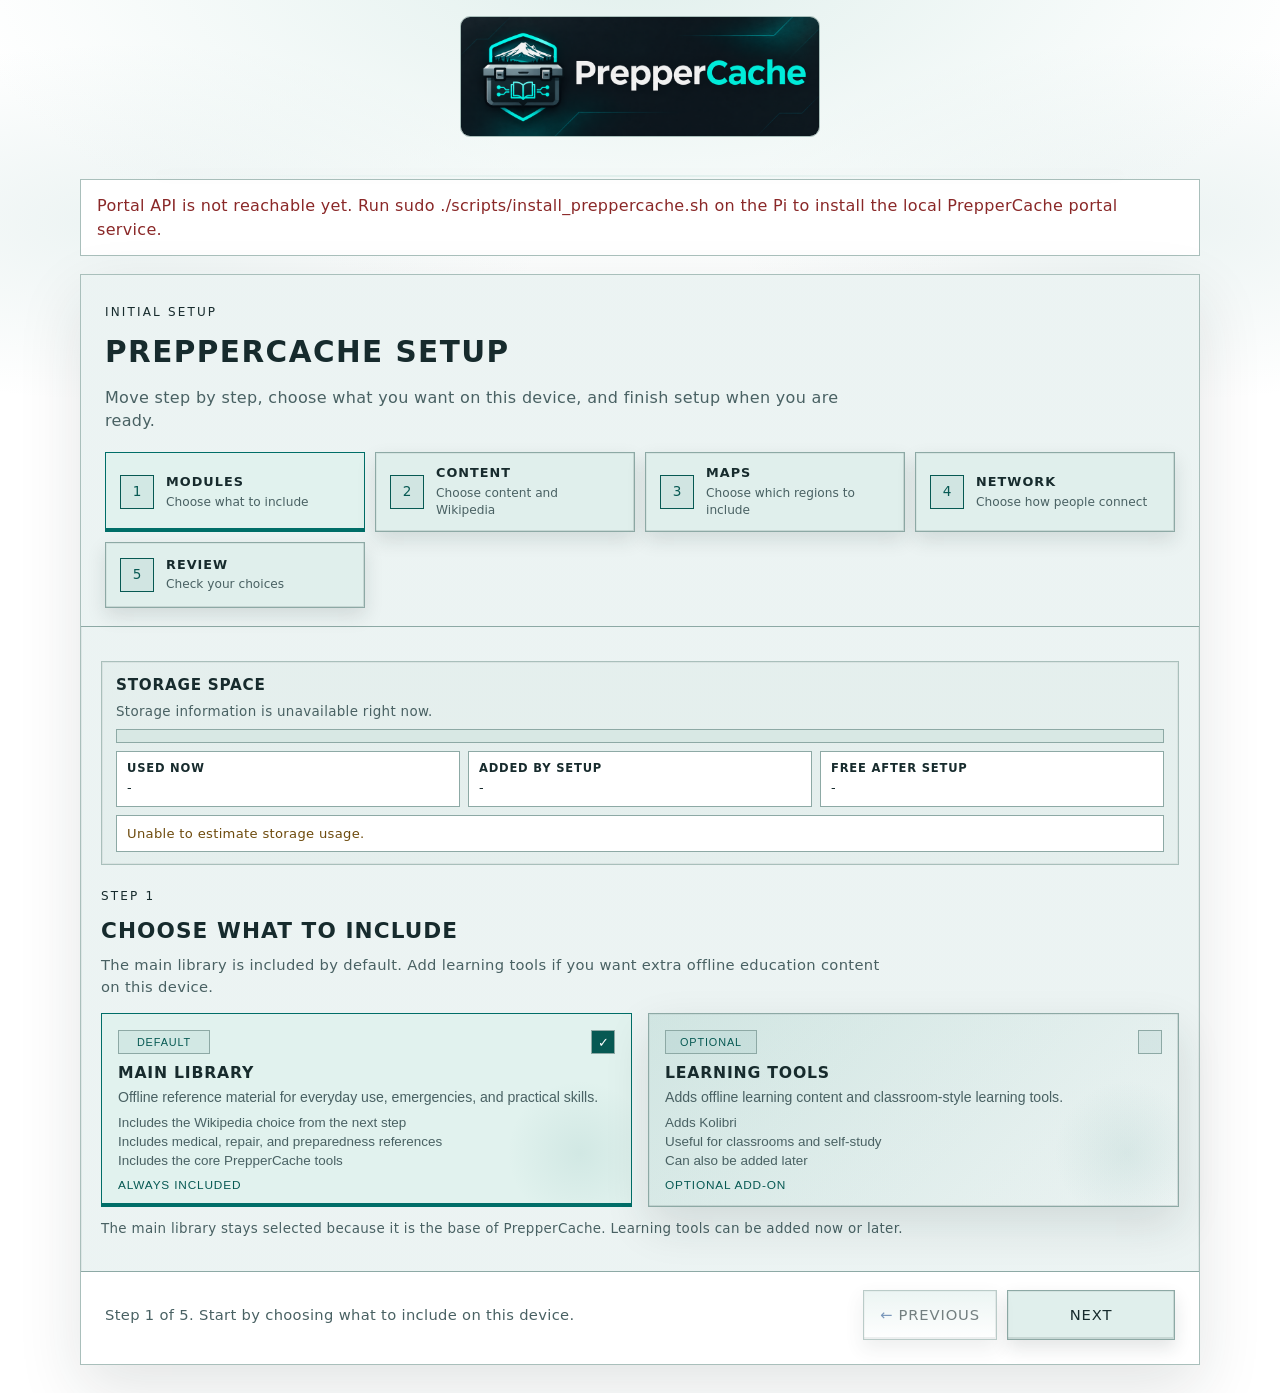
==== commit 74d6b62e: "Give portal icons distinct colors" ====
--- a/web/index.html
+++ b/web/index.html
@@ -1009,6 +1009,8 @@
       background: linear-gradient(180deg, #e0efec, #ffffff);
     }
 
+    .wizard-arrow { color: #24558e; margin-right: 0.35em; }
+
     .button.ghost {
       min-width: 132px;
     }
@@ -1077,26 +1079,25 @@
     .dashboard-icon {
       width: 56px;
       height: 56px;
-      background: linear-gradient(180deg, #e0efec, rgba(96, 159, 153, 0.12));
-      border: 1px solid #8da9a5;
+      background: var(--icon-background);
+      border: 1px solid var(--icon-border);
+      border-radius: 10px;
       display: grid;
       place-items: center;
       font-size: 24px;
-      color: var(--accent-strong);
-      box-shadow: inset 0 0 0 1px rgba(23, 43, 45, 0.06);
-    }
-
-    .dashboard-icon svg {
-      width: 30px;
-      height: 30px;
-      display: block;
-      stroke: currentColor;
-      fill: none;
-      stroke-width: 1.8;
-      stroke-linecap: square;
-      stroke-linejoin: miter;
-      vector-effect: non-scaling-stroke;
-    }
+      color: var(--icon-color);
+    }
+
+    .icon-library, .icon-books { --icon-background: #eee8fb; --icon-border: #c3afe3; --icon-color: #56368e; }
+    .icon-maps { --icon-background: #e1f2e5; --icon-border: #a2c6a9; --icon-color: #21653e; }
+    .icon-medical { --icon-background: #ffe6e7; --icon-border: #df9b9f; --icon-color: #b41728; font-size: 30px; }
+    .icon-water { --icon-background: #e1f2ff; --icon-border: #a0c7e3; --icon-color: #145d91; }
+    .icon-shelter { --icon-background: #fff0db; --icon-border: #ddb98a; --icon-color: #994a14; }
+    .icon-repair { --icon-background: #e6f1f2; --icon-border: #a2bec4; --icon-color: #235864; }
+    .icon-radio { --icon-background: #e9eafa; --icon-border: #b1b6de; --icon-color: #464388; }
+    .icon-power { --icon-background: #fff3c9; --icon-border: #d6b95c; --icon-color: #845200; }
+    .icon-education { --icon-background: #fae8f1; --icon-border: #d9acc3; --icon-color: #8a365b; }
+    .icon-settings { --icon-background: #e4efff; --icon-border: #a2bce0; --icon-color: #24558e; }
 
     @media (max-width: 980px) {
       .stepper,
@@ -1432,7 +1433,7 @@
             Step 1 of 5. Start by choosing the modules this device should install.
           </div>
           <div class="actions">
-            <button class="button ghost" id="prev-step-button" type="button">← Previous</button>
+            <button class="button ghost" id="prev-step-button" type="button"><span class="wizard-arrow" aria-hidden="true">←</span> Previous</button>
             <button class="button primary" id="next-step-button" type="button">Next</button>
             <a class="button hidden" id="home-done-button" href="/">Go to Home</a>
             <button class="button success" id="apply-config-button" type="button">Complete Setup</button>
@@ -1444,15 +1445,7 @@
     <section id="dashboard-view">
       <main class="dashboard-grid">
         <section class="dashboard-tile">
-          <div class="dashboard-icon" aria-hidden="true">
-            <svg viewBox="0 0 32 32" role="img">
-              <path d="M6 8.5h8.5v17H6z"></path>
-              <path d="M9 6h8.5v17H9"></path>
-              <path d="M17.5 10h8.5v15h-8.5z"></path>
-              <path d="M12 11.5h.01"></path>
-              <path d="M20.5 13.5h.01"></path>
-            </svg>
-          </div>
+          <div class="dashboard-icon icon-library" aria-hidden="true">📚</div>
           <div class="dashboard-copy">
             <span class="eyebrow">Quick Access</span>
             <h2>Kiwix Full Library</h2>
@@ -1464,7 +1457,7 @@
         </section>
 
         <section class="dashboard-tile">
-          <div class="dashboard-icon" aria-hidden="true">📖</div>
+          <div class="dashboard-icon icon-books" aria-hidden="true">📖</div>
           <div class="dashboard-copy">
             <h2>Classic Books</h2>
             <p>Read books from Project Gutenberg offline.</p>
@@ -1475,7 +1468,7 @@
         </section>
 
         <section class="dashboard-tile">
-          <div class="dashboard-icon">⌖</div>
+          <div class="dashboard-icon icon-maps" aria-hidden="true">🗺️</div>
           <div class="dashboard-copy">
             <span class="eyebrow">Navigation</span>
             <h2>Offline Maps</h2>
@@ -1487,7 +1480,7 @@
         </section>
 
         <section class="dashboard-tile">
-          <div class="dashboard-icon">✚</div>
+          <div class="dashboard-icon icon-medical" aria-hidden="true">✚</div>
           <div class="dashboard-copy">
             <span class="eyebrow">Critical</span>
             <h2>Medical & First Aid</h2>
@@ -1499,7 +1492,7 @@
         </section>
 
         <section class="dashboard-tile">
-          <div class="dashboard-icon" aria-hidden="true">💧</div>
+          <div class="dashboard-icon icon-water" aria-hidden="true">💧</div>
           <div class="dashboard-copy">
             <h2>Food and Water</h2>
             <p>Cooking, food storage, growing, and water treatment.</p>
@@ -1510,7 +1503,7 @@
         </section>
 
         <section class="dashboard-tile">
-          <div class="dashboard-icon" aria-hidden="true">⛺</div>
+          <div class="dashboard-icon icon-shelter" aria-hidden="true">⛺</div>
           <div class="dashboard-copy">
             <h2>Survival &amp; Shelter</h2>
             <p>Survival guides, emergency shelter, and disaster preparedness.</p>
@@ -1521,7 +1514,7 @@
         </section>
 
         <section class="dashboard-tile">
-          <div class="dashboard-icon" aria-hidden="true">🔧</div>
+          <div class="dashboard-icon icon-repair" aria-hidden="true">🔧</div>
           <div class="dashboard-copy">
             <h2>Repair</h2>
             <p>Repair manuals and guides for tools, vehicles, and equipment.</p>
@@ -1532,7 +1525,7 @@
         </section>
 
         <section class="dashboard-tile">
-          <div class="dashboard-icon" aria-hidden="true">📻</div>
+          <div class="dashboard-icon icon-radio" aria-hidden="true">📻</div>
           <div class="dashboard-copy">
             <h2>Communication</h2>
             <p>Amateur radio and communication references.</p>
@@ -1543,7 +1536,7 @@
         </section>
 
         <section class="dashboard-tile">
-          <div class="dashboard-icon" aria-hidden="true">⚡</div>
+          <div class="dashboard-icon icon-power" aria-hidden="true">⚡</div>
           <div class="dashboard-copy">
             <h2>Power and Energy</h2>
             <p>Off-grid power and sustainable energy references.</p>
@@ -1554,7 +1547,7 @@
         </section>
 
         <section class="dashboard-tile" id="kolibri-tile">
-          <div class="dashboard-icon">⟡</div>
+          <div class="dashboard-icon icon-education" aria-hidden="true">🎓</div>
           <div class="dashboard-copy">
             <span class="eyebrow">Rebuild</span>
             <h2>Education & Skills</h2>
@@ -1566,7 +1559,7 @@
         </section>
 
         <section class="dashboard-tile">
-          <div class="dashboard-icon">⚙</div>
+          <div class="dashboard-icon icon-settings" aria-hidden="true">⚙️</div>
           <div class="dashboard-copy">
             <span class="eyebrow">System Tools</span>
             <h2>Settings</h2>
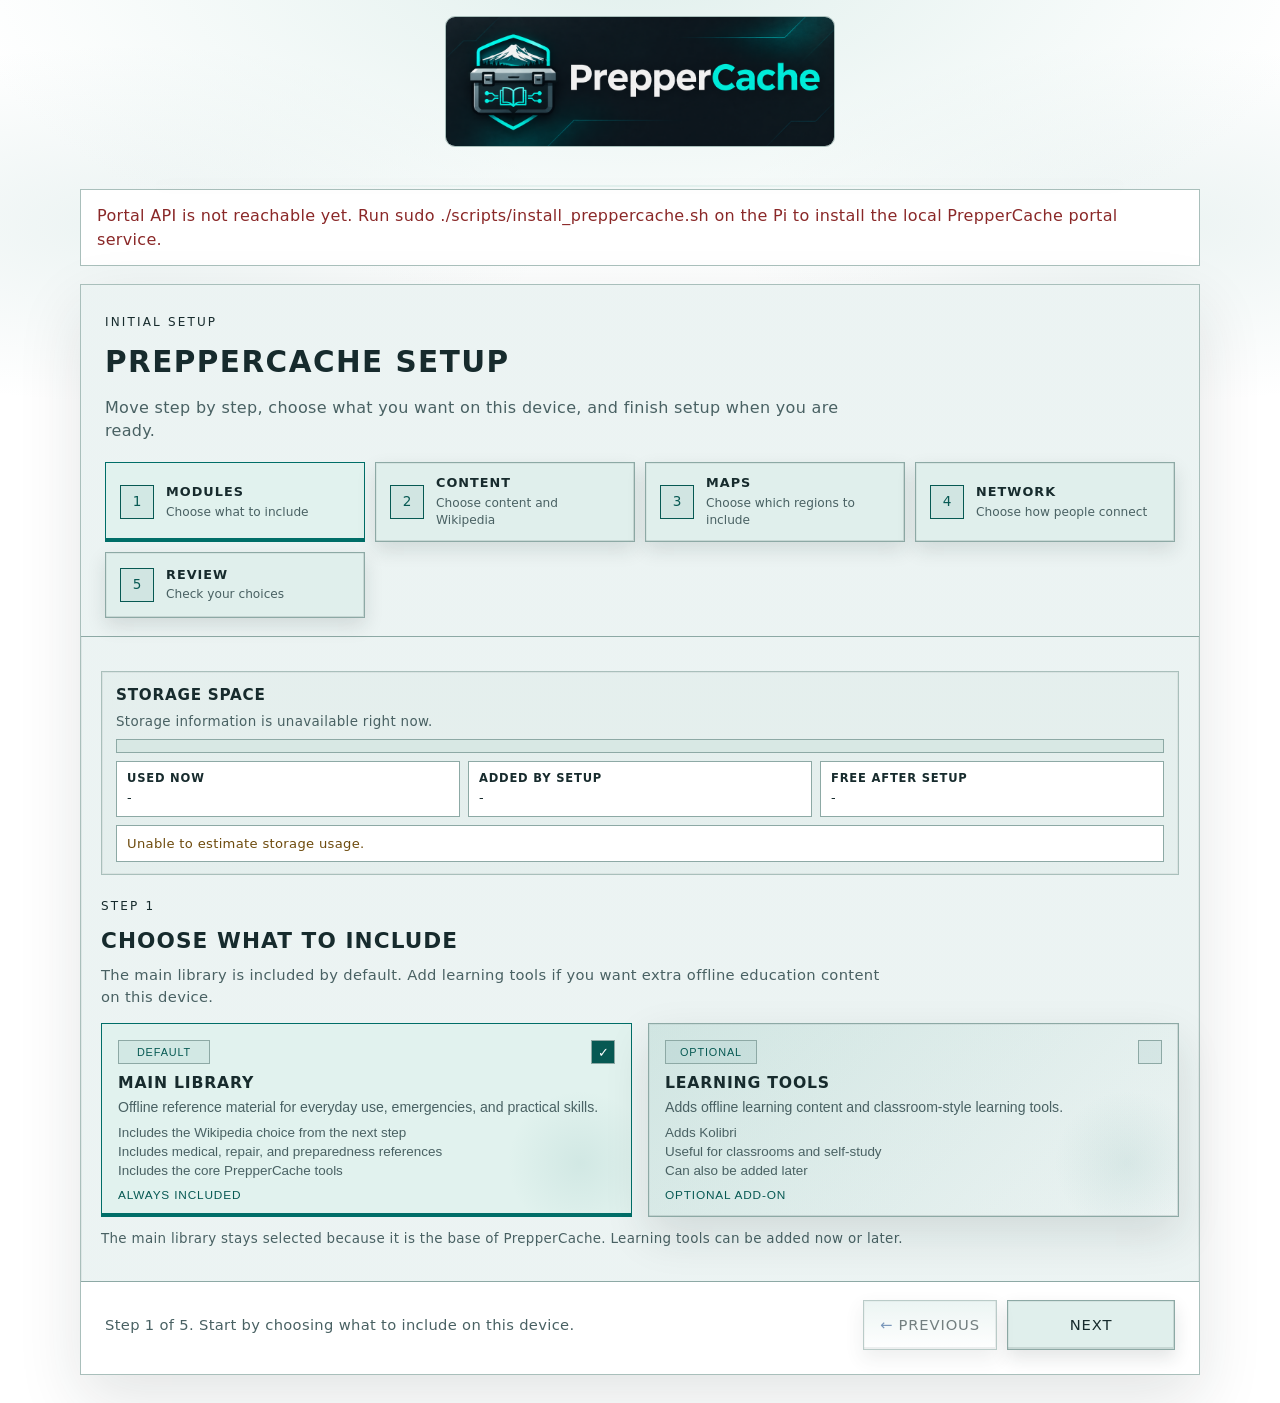
==== commit 9fb46595: "Move map problems to the status popup and link dashboard icons" ====
--- a/web/index.html
+++ b/web/index.html
@@ -4,26 +4,28 @@
      Offline portal interface. -->
 <html lang="en">
 <head>
+  <link rel="stylesheet" href="/theme.css">
+  <script src="/theme.js"></script>
   <meta charset="utf-8">
   <meta name="viewport" content="width=device-width, initial-scale=1">
   <title>PrepperCache</title>
   <style>
     :root {
-      --bg: #f3f7f6;
-      --bg-deep: #ffffff;
-      --panel: #ffffff;
-      --panel-2: #edf5f3;
-      --panel-3: #f7faf9;
-      --text: #172b2d;
-      --muted: #496163;
-      --accent: #006e68;
-      --accent-soft: #dcefeb;
-      --accent-strong: #075953;
-      --border: #a9bfbb;
-      --scrollbar-thumb: #789793;
-      --scrollbar-track: #e5eeec;
+      --bg: var(--bg-primary, #f3f7f6);
+      --bg-deep: var(--text-on-accent, #ffffff);
+      --panel: var(--bg-card, #ffffff);
+      --panel-2: var(--bg-secondary, #edf5f3);
+      --panel-3: var(--bg-sidebar, #f7faf9);
+      --text: var(--text-primary, #172b2d);
+      --muted: var(--text-secondary, #496163);
+      --accent: var(--accent-primary, #006e68);
+      --accent-soft: var(--accent-subtle, #dcefeb);
+      --accent-strong: var(--accent-hover, #075953);
+      --border: var(--border-primary, #a9bfbb);
+      --scrollbar-thumb: var(--text-muted, #789793);
+      --scrollbar-track: var(--border-subtle, #e5eeec);
       --shadow: 0 18px 44px rgba(0, 0, 0, 0.28);
-      --ok: #21653e;
+      --ok: var(--status-success, #21653e);
       --ui-display: system-ui, -apple-system, BlinkMacSystemFont, "Segoe UI", Arial, sans-serif;
       --ui-body: system-ui, -apple-system, BlinkMacSystemFont, "Segoe UI", Arial, sans-serif;
     }
@@ -52,10 +54,10 @@
       margin: 0;
       color: var(--text);
       background:
-        radial-gradient(1200px 620px at 50% -4%, #e0efec, transparent 58%),
-        radial-gradient(700px 300px at 10% 16%, rgba(96, 159, 153, 0.12), transparent 60%),
-        radial-gradient(700px 300px at 90% 16%, rgba(96, 159, 153, 0.12), transparent 60%),
-        linear-gradient(180deg, #ffffff 0%, #ffffff 34%, #ffffff 100%);
+        radial-gradient(1200px 620px at 50% -4%, var(--button-secondary-bg, #e0efec), transparent 58%),
+        radial-gradient(700px 300px at 10% 16%, var(--accent-subtle, rgba(96, 159, 153, 0.12)), transparent 60%),
+        radial-gradient(700px 300px at 90% 16%, var(--accent-subtle, rgba(96, 159, 153, 0.12)), transparent 60%),
+        linear-gradient(180deg, var(--bg-secondary, #ffffff) 0%, var(--bg-secondary, #ffffff) 34%, var(--bg-secondary, #ffffff) 100%);
       font-family: var(--ui-body);
       line-height: 1.45;
       min-height: 100vh;
@@ -86,7 +88,7 @@
     }
 
     .masthead {
-      width: min(360px, 82vw);
+      width: min(390px, 86vw);
       margin: 0 auto 8px;
     }
 
@@ -116,7 +118,7 @@
     .intro {
       width: min(860px, 100%);
       margin: 0 auto;
-      color: #172b2d;
+      color: var(--text-primary, #172b2d);
       font-size: 1.02rem;
       position: relative;
       z-index: 1;
@@ -126,8 +128,8 @@
       height: 2px;
       margin: 22px auto 0;
       width: min(980px, 100%);
-      background: linear-gradient(90deg, transparent, #e0efec, transparent);
-      box-shadow: 0 0 18px rgba(23, 43, 45, 0.06);
+      background: linear-gradient(90deg, transparent, var(--button-secondary-bg, #e0efec), transparent);
+      box-shadow: 0 0 18px var(--shadow-soft-tint, rgba(23, 43, 45, 0.06));
       position: relative;
       z-index: 1;
     }
@@ -137,14 +139,14 @@
       margin: 0 auto 18px;
       max-width: 1120px;
       border: 1px solid var(--border);
-      background: #ffffff;
+      background: var(--bg-secondary, #ffffff);
       color: var(--accent-strong);
       padding: 14px 16px;
       border-radius: 0;
     }
 
     .message.error {
-      color: #8a2828;
+      color: var(--status-error, #8a2828);
     }
 
     .hidden {
@@ -157,7 +159,7 @@
       font-size: 12px;
       text-transform: uppercase;
       letter-spacing: 0.18em;
-      color: #172b2d;
+      color: var(--text-primary, #172b2d);
       font-family: var(--ui-display);
     }
 
@@ -166,19 +168,19 @@
       margin: 0 auto;
       border: 1px solid var(--border);
       background:
-        linear-gradient(180deg, rgba(96, 159, 153, 0.12), rgba(96, 159, 153, 0.12)),
+        linear-gradient(180deg, var(--accent-subtle, rgba(96, 159, 153, 0.12)), var(--accent-subtle, rgba(96, 159, 153, 0.12))),
         var(--panel);
       box-shadow:
-        0 24px 60px rgba(23, 43, 45, 0.12),
-        inset 0 0 0 1px rgba(23, 43, 45, 0.06);
+        0 24px 60px var(--shadow-strong-tint, rgba(23, 43, 45, 0.12)),
+        inset 0 0 0 1px var(--shadow-soft-tint, rgba(23, 43, 45, 0.06));
     }
 
     .wizard-top {
       padding: 24px 24px 18px;
-      border-bottom: 1px solid #8da9a5;
+      border-bottom: 1px solid var(--border-primary, #8da9a5);
       background:
-        linear-gradient(180deg, rgba(96, 159, 153, 0.12), rgba(96, 159, 153, 0.12)),
-        #ffffff;
+        linear-gradient(180deg, var(--accent-subtle, rgba(96, 159, 153, 0.12)), var(--accent-subtle, rgba(96, 159, 153, 0.12))),
+        var(--bg-secondary, #ffffff);
     }
 
     .wizard-copy {
@@ -209,21 +211,21 @@
       width: 100%;
       min-height: 66px;
       padding: 11px 14px;
-      border: 1px solid #8da9a5;
+      border: 1px solid var(--border-primary, #8da9a5);
       background:
-        #e0efec;
+        var(--button-secondary-bg, #e0efec);
       color: var(--text);
       cursor: pointer;
       font: inherit;
       text-align: left;
-      border-top-color: #8da9a5;
-      border-left-color: #8da9a5;
-      border-right-color: #8da9a5;
-      border-bottom-color: #8da9a5;
+      border-top-color: var(--border-primary, #8da9a5);
+      border-left-color: var(--border-primary, #8da9a5);
+      border-right-color: var(--border-primary, #8da9a5);
+      border-bottom-color: var(--border-primary, #8da9a5);
       box-shadow:
-        inset 1px 1px 0 rgba(23, 43, 45, 0.06),
-        inset -1px -1px 0 rgba(23, 43, 45, 0.12),
-        0 8px 18px rgba(23, 43, 45, 0.12);
+        inset 1px 1px 0 var(--shadow-soft-tint, rgba(23, 43, 45, 0.06)),
+        inset -1px -1px 0 var(--shadow-strong-tint, rgba(23, 43, 45, 0.12)),
+        0 8px 18px var(--shadow-strong-tint, rgba(23, 43, 45, 0.12));
       transition:
         border-color 0.16s ease,
         background-color 0.16s ease,
@@ -232,11 +234,11 @@
     }
 
     .step-button:hover {
-      border-color: #8da9a5;
+      border-color: var(--border-primary, #8da9a5);
       box-shadow:
-        inset 1px 1px 0 rgba(23, 43, 45, 0.06),
-        inset -1px -1px 0 rgba(23, 43, 45, 0.12),
-        0 10px 22px rgba(23, 43, 45, 0.12);
+        inset 1px 1px 0 var(--shadow-soft-tint, rgba(23, 43, 45, 0.06)),
+        inset -1px -1px 0 var(--shadow-strong-tint, rgba(23, 43, 45, 0.12)),
+        0 10px 22px var(--shadow-strong-tint, rgba(23, 43, 45, 0.12));
     }
 
     .step-button:focus-visible,
@@ -254,30 +256,30 @@
 
     .step-button:active {
       box-shadow:
-        inset -1px -1px 0 rgba(23, 43, 45, 0.06),
-        inset 1px 1px 0 rgba(23, 43, 45, 0.12),
-        0 3px 8px rgba(23, 43, 45, 0.12);
-      border-top-color: #8da9a5;
-      border-left-color: #8da9a5;
-      border-right-color: #8da9a5;
-      border-bottom-color: #8da9a5;
+        inset -1px -1px 0 var(--shadow-soft-tint, rgba(23, 43, 45, 0.06)),
+        inset 1px 1px 0 var(--shadow-strong-tint, rgba(23, 43, 45, 0.12)),
+        0 3px 8px var(--shadow-strong-tint, rgba(23, 43, 45, 0.12));
+      border-top-color: var(--border-primary, #8da9a5);
+      border-left-color: var(--border-primary, #8da9a5);
+      border-right-color: var(--border-primary, #8da9a5);
+      border-bottom-color: var(--border-primary, #8da9a5);
     }
 
     .step-button.active {
-      background: #e0efec;
-      border-color: #8da9a5;
-      border-top-color: #8da9a5;
-      border-left-color: #8da9a5;
-      border-right-color: #8da9a5;
-      border-bottom-color: #8da9a5;
+      background: var(--button-secondary-bg, #e0efec);
+      border-color: var(--border-primary, #8da9a5);
+      border-top-color: var(--border-primary, #8da9a5);
+      border-left-color: var(--border-primary, #8da9a5);
+      border-right-color: var(--border-primary, #8da9a5);
+      border-bottom-color: var(--border-primary, #8da9a5);
       box-shadow:
-        inset 1px 1px 0 rgba(23, 43, 45, 0.06),
-        inset -1px -1px 0 rgba(23, 43, 45, 0.12),
-        0 12px 26px rgba(23, 43, 45, 0.12);
+        inset 1px 1px 0 var(--shadow-soft-tint, rgba(23, 43, 45, 0.06)),
+        inset -1px -1px 0 var(--shadow-strong-tint, rgba(23, 43, 45, 0.12)),
+        0 12px 26px var(--shadow-strong-tint, rgba(23, 43, 45, 0.12));
     }
 
     .step-button.complete {
-      border-color: #8da9a5;
+      border-color: var(--border-primary, #8da9a5);
     }
 
     .step-index {
@@ -287,13 +289,13 @@
       place-items: center;
       border: 1px solid currentColor;
       color: var(--accent-strong);
-      background: rgba(96, 159, 153, 0.12);
+      background: var(--accent-subtle, rgba(96, 159, 153, 0.12));
       flex: 0 0 auto;
       font-size: 0.85rem;
     }
 
     .step-button.active .step-index {
-      background: rgba(96, 159, 153, 0.12);
+      background: var(--accent-subtle, rgba(96, 159, 153, 0.12));
     }
 
     .step-meta strong,
@@ -374,10 +376,10 @@
 
     .content-selector-panel,
     .content-summary-panel {
-      border: 1px solid #8da9a5;
+      border: 1px solid var(--border-primary, #8da9a5);
       background:
-        linear-gradient(180deg, rgba(96, 159, 153, 0.12), rgba(96, 159, 153, 0.12)),
-        #ffffff;
+        linear-gradient(180deg, var(--accent-subtle, rgba(96, 159, 153, 0.12)), var(--accent-subtle, rgba(96, 159, 153, 0.12))),
+        var(--bg-secondary, #ffffff);
       padding: 16px;
       min-height: 100%;
     }
@@ -402,21 +404,21 @@
       gap: 8px;
       width: 100%;
       padding: 14px;
-      border: 1px solid #8da9a5;
+      border: 1px solid var(--border-primary, #8da9a5);
       background:
-        #e0efec;
+        var(--button-secondary-bg, #e0efec);
       color: var(--text);
       cursor: pointer;
       font: inherit;
       text-align: left;
-      border-top-color: #8da9a5;
-      border-left-color: #8da9a5;
-      border-right-color: #8da9a5;
-      border-bottom-color: #8da9a5;
+      border-top-color: var(--border-primary, #8da9a5);
+      border-left-color: var(--border-primary, #8da9a5);
+      border-right-color: var(--border-primary, #8da9a5);
+      border-bottom-color: var(--border-primary, #8da9a5);
       box-shadow:
-        inset 1px 1px 0 rgba(23, 43, 45, 0.06),
-        inset -1px -1px 0 rgba(23, 43, 45, 0.12),
-        0 8px 18px rgba(23, 43, 45, 0.12);
+        inset 1px 1px 0 var(--shadow-soft-tint, rgba(23, 43, 45, 0.06)),
+        inset -1px -1px 0 var(--shadow-strong-tint, rgba(23, 43, 45, 0.12)),
+        0 8px 18px var(--shadow-strong-tint, rgba(23, 43, 45, 0.12));
       transition:
         border-color 0.16s ease,
         box-shadow 0.16s ease,
@@ -425,32 +427,32 @@
     }
 
     .content-tier-button:hover {
-      border-color: #8da9a5;
+      border-color: var(--border-primary, #8da9a5);
       box-shadow:
-        inset 1px 1px 0 rgba(23, 43, 45, 0.06),
-        inset -1px -1px 0 rgba(23, 43, 45, 0.12),
-        0 10px 22px rgba(23, 43, 45, 0.12);
+        inset 1px 1px 0 var(--shadow-soft-tint, rgba(23, 43, 45, 0.06)),
+        inset -1px -1px 0 var(--shadow-strong-tint, rgba(23, 43, 45, 0.12)),
+        0 10px 22px var(--shadow-strong-tint, rgba(23, 43, 45, 0.12));
     }
 
     .content-tier-button.selected {
-      background: #e0efec;
-      border-color: #8da9a5;
-      border-top-color: #8da9a5;
-      border-left-color: #8da9a5;
-      border-right-color: #8da9a5;
-      border-bottom-color: #8da9a5;
+      background: var(--button-secondary-bg, #e0efec);
+      border-color: var(--border-primary, #8da9a5);
+      border-top-color: var(--border-primary, #8da9a5);
+      border-left-color: var(--border-primary, #8da9a5);
+      border-right-color: var(--border-primary, #8da9a5);
+      border-bottom-color: var(--border-primary, #8da9a5);
       box-shadow:
-        inset 1px 1px 0 rgba(23, 43, 45, 0.06),
-        inset -1px -1px 0 rgba(23, 43, 45, 0.12),
-        0 12px 26px rgba(23, 43, 45, 0.12);
+        inset 1px 1px 0 var(--shadow-soft-tint, rgba(23, 43, 45, 0.06)),
+        inset -1px -1px 0 var(--shadow-strong-tint, rgba(23, 43, 45, 0.12)),
+        0 12px 26px var(--shadow-strong-tint, rgba(23, 43, 45, 0.12));
     }
 
     .content-tier-button.storage-danger {
-      border-color: #b96767;
+      border-color: var(--status-error, #b96767);
       box-shadow:
-        inset 1px 1px 0 rgba(23, 43, 45, 0.06),
-        inset -1px -1px 0 rgba(23, 43, 45, 0.12),
-        0 10px 22px rgba(23, 43, 45, 0.06);
+        inset 1px 1px 0 var(--shadow-soft-tint, rgba(23, 43, 45, 0.06)),
+        inset -1px -1px 0 var(--shadow-strong-tint, rgba(23, 43, 45, 0.12)),
+        0 10px 22px var(--shadow-soft-tint, rgba(23, 43, 45, 0.06));
     }
 
     .content-tier-top,
@@ -496,7 +498,7 @@
     .content-summary-category + .content-summary-category {
       margin-top: 14px;
       padding-top: 14px;
-      border-top: 1px solid #8da9a5;
+      border-top: 1px solid var(--border-primary, #8da9a5);
     }
 
     .content-summary-category strong {
@@ -538,8 +540,8 @@
       width: 100%;
       margin-top: 8px;
       padding: 10px 12px;
-      border: 1px solid #8da9a5;
-      background: #ffffff;
+      border: 1px solid var(--border-primary, #8da9a5);
+      background: var(--bg-secondary, #ffffff);
       color: var(--text);
       font: inherit;
     }
@@ -554,26 +556,26 @@
       width: 100%;
       min-height: 188px;
       padding: 16px 16px 14px;
-      border: 1px solid #8da9a5;
+      border: 1px solid var(--border-primary, #8da9a5);
       background:
-        linear-gradient(180deg, rgba(96, 159, 153, 0.12), rgba(96, 159, 153, 0.12)),
-        linear-gradient(135deg, #e0efec, #ffffff);
+        linear-gradient(180deg, var(--accent-subtle, rgba(96, 159, 153, 0.12)), var(--accent-subtle, rgba(96, 159, 153, 0.12))),
+        linear-gradient(135deg, var(--button-secondary-bg, #e0efec), var(--bg-secondary, #ffffff));
       color: var(--text);
       text-align: left;
       cursor: pointer;
-      border-top-color: #8da9a5;
-      border-left-color: #8da9a5;
-      border-right-color: #8da9a5;
-      border-bottom-color: #8da9a5;
+      border-top-color: var(--border-primary, #8da9a5);
+      border-left-color: var(--border-primary, #8da9a5);
+      border-right-color: var(--border-primary, #8da9a5);
+      border-bottom-color: var(--border-primary, #8da9a5);
       transition:
         border-color 0.16s ease,
         box-shadow 0.16s ease,
         background-color 0.16s ease,
         transform 0.08s ease;
       box-shadow:
-        0 18px 42px rgba(23, 43, 45, 0.12),
-        inset 1px 1px 0 rgba(23, 43, 45, 0.06),
-        inset -1px -1px 0 rgba(23, 43, 45, 0.12);
+        0 18px 42px var(--shadow-strong-tint, rgba(23, 43, 45, 0.12)),
+        inset 1px 1px 0 var(--shadow-soft-tint, rgba(23, 43, 45, 0.06)),
+        inset -1px -1px 0 var(--shadow-strong-tint, rgba(23, 43, 45, 0.12));
       overflow: hidden;
     }
 
@@ -584,55 +586,55 @@
       bottom: -22px;
       width: 150px;
       height: 150px;
-      background: radial-gradient(circle, rgba(96, 159, 153, 0.12), transparent 68%);
+      background: radial-gradient(circle, var(--accent-subtle, rgba(96, 159, 153, 0.12)), transparent 68%);
       pointer-events: none;
     }
 
     .option-card:hover {
-      border-color: #8da9a5;
+      border-color: var(--border-primary, #8da9a5);
       box-shadow:
-        0 20px 48px rgba(23, 43, 45, 0.12),
-        inset 1px 1px 0 rgba(23, 43, 45, 0.06),
-        inset -1px -1px 0 rgba(23, 43, 45, 0.12);
+        0 20px 48px var(--shadow-strong-tint, rgba(23, 43, 45, 0.12)),
+        inset 1px 1px 0 var(--shadow-soft-tint, rgba(23, 43, 45, 0.06)),
+        inset -1px -1px 0 var(--shadow-strong-tint, rgba(23, 43, 45, 0.12));
     }
 
     .option-card.selected {
-      border-color: #8da9a5;
+      border-color: var(--border-primary, #8da9a5);
       background:
-        linear-gradient(180deg, rgba(96, 159, 153, 0.12), rgba(96, 159, 153, 0.12)),
-        linear-gradient(135deg, #e0efec, #ffffff);
-      border-top-color: #8da9a5;
-      border-left-color: #8da9a5;
-      border-right-color: #8da9a5;
-      border-bottom-color: #8da9a5;
+        linear-gradient(180deg, var(--accent-subtle, rgba(96, 159, 153, 0.12)), var(--accent-subtle, rgba(96, 159, 153, 0.12))),
+        linear-gradient(135deg, var(--button-secondary-bg, #e0efec), var(--bg-secondary, #ffffff));
+      border-top-color: var(--border-primary, #8da9a5);
+      border-left-color: var(--border-primary, #8da9a5);
+      border-right-color: var(--border-primary, #8da9a5);
+      border-bottom-color: var(--border-primary, #8da9a5);
       box-shadow:
-        0 20px 52px rgba(23, 43, 45, 0.12),
-        inset 1px 1px 0 rgba(23, 43, 45, 0.06),
-        inset -1px -1px 0 rgba(23, 43, 45, 0.12);
+        0 20px 52px var(--shadow-strong-tint, rgba(23, 43, 45, 0.12)),
+        inset 1px 1px 0 var(--shadow-soft-tint, rgba(23, 43, 45, 0.06)),
+        inset -1px -1px 0 var(--shadow-strong-tint, rgba(23, 43, 45, 0.12));
     }
 
     .option-card.storage-danger {
-      border-color: #b96767;
-      border-top-color: #b96767;
-      border-left-color: #b96767;
-      border-right-color: #8da9a5;
-      border-bottom-color: #8da9a5;
+      border-color: var(--status-error, #b96767);
+      border-top-color: var(--status-error, #b96767);
+      border-left-color: var(--status-error, #b96767);
+      border-right-color: var(--border-primary, #8da9a5);
+      border-bottom-color: var(--border-primary, #8da9a5);
       background:
-        linear-gradient(180deg, #f7e4e4, rgba(96, 159, 153, 0.12)),
-        linear-gradient(135deg, #e0efec, #ffffff);
+        linear-gradient(180deg, var(--status-error-bg, #f7e4e4), var(--accent-subtle, rgba(96, 159, 153, 0.12))),
+        linear-gradient(135deg, var(--button-secondary-bg, #e0efec), var(--bg-secondary, #ffffff));
       box-shadow:
-        0 20px 48px rgba(23, 43, 45, 0.12),
-        inset 1px 1px 0 rgba(23, 43, 45, 0.06),
-        inset -1px -1px 0 rgba(23, 43, 45, 0.12);
+        0 20px 48px var(--shadow-strong-tint, rgba(23, 43, 45, 0.12)),
+        inset 1px 1px 0 var(--shadow-soft-tint, rgba(23, 43, 45, 0.06)),
+        inset -1px -1px 0 var(--shadow-strong-tint, rgba(23, 43, 45, 0.12));
     }
 
     .option-card.storage-danger .option-badge,
     .option-card.storage-danger .meta-line {
-      color: #8a2828;
+      color: var(--status-error, #8a2828);
     }
 
     .option-card.storage-danger .option-indicator {
-      border-color: #b96767;
+      border-color: var(--status-error, #b96767);
     }
 
     .option-card.locked {
@@ -657,22 +659,22 @@
       justify-content: center;
       min-width: 92px;
       padding: 5px 8px;
-      border: 1px solid #8da9a5;
+      border: 1px solid var(--border-primary, #8da9a5);
       color: var(--accent-strong);
       font-size: 0.68rem;
       letter-spacing: 0.08em;
       text-transform: uppercase;
-      background: rgba(96, 159, 153, 0.12);
+      background: var(--accent-subtle, rgba(96, 159, 153, 0.12));
     }
 
     .option-indicator {
       width: 24px;
       height: 24px;
-      border: 1px solid #8da9a5;
+      border: 1px solid var(--border-primary, #8da9a5);
       display: grid;
       place-items: center;
       color: transparent;
-      background: rgba(96, 159, 153, 0.12);
+      background: var(--accent-subtle, rgba(96, 159, 153, 0.12));
       flex: 0 0 auto;
       font-size: 0.8rem;
     }
@@ -733,9 +735,9 @@
       padding: 12px 14px;
       border: 1px solid var(--border);
       background:
-        linear-gradient(180deg, rgba(96, 159, 153, 0.12), rgba(96, 159, 153, 0.12)),
+        linear-gradient(180deg, var(--accent-subtle, rgba(96, 159, 153, 0.12)), var(--accent-subtle, rgba(96, 159, 153, 0.12))),
         var(--panel-3);
-      box-shadow: inset 0 0 0 1px rgba(23, 43, 45, 0.06);
+      box-shadow: inset 0 0 0 1px var(--shadow-soft-tint, rgba(23, 43, 45, 0.06));
     }
 
     .storage-panel h3 {
@@ -753,8 +755,8 @@
       display: flex;
       width: 100%;
       min-height: 14px;
-      border: 1px solid #8da9a5;
-      background: #ffffff;
+      border: 1px solid var(--border-primary, #8da9a5);
+      background: var(--bg-secondary, #ffffff);
       overflow: hidden;
     }
 
@@ -767,11 +769,11 @@
     }
 
     .storage-segment.added {
-      background: #007e76;
+      background: var(--accent-primary, #007e76);
     }
 
     .storage-segment.free {
-      background: #d8e8e4;
+      background: var(--border-subtle, #d8e8e4);
     }
 
     .storage-legend {
@@ -782,8 +784,8 @@
     }
 
     .storage-chip {
-      border: 1px solid #8da9a5;
-      background: #ffffff;
+      border: 1px solid var(--border-primary, #8da9a5);
+      background: var(--bg-secondary, #ffffff);
       padding: 8px 10px;
       font-size: 0.8rem;
     }
@@ -821,20 +823,20 @@
     .storage-warning {
       margin-top: 8px;
       padding: 8px 10px;
-      border: 1px solid #8da9a5;
-      background: #ffffff;
+      border: 1px solid var(--border-primary, #8da9a5);
+      background: var(--bg-secondary, #ffffff);
       color: var(--accent-strong);
       font-size: 0.82rem;
     }
 
     .storage-warning.warn {
-      border-color: #8da9a5;
-      color: #6e4b0d;
+      border-color: var(--border-primary, #8da9a5);
+      color: var(--status-warning, #6e4b0d);
     }
 
     .storage-warning.danger {
-      border-color: #b96767;
-      color: #8a2828;
+      border-color: var(--status-error, #b96767);
+      color: var(--status-error, #8a2828);
     }
 
     .review-grid {
@@ -851,10 +853,10 @@
     .dashboard-tile {
       border: 1px solid var(--border);
       background:
-        linear-gradient(180deg, rgba(96, 159, 153, 0.12), rgba(96, 159, 153, 0.12)),
+        linear-gradient(180deg, var(--accent-subtle, rgba(96, 159, 153, 0.12)), var(--accent-subtle, rgba(96, 159, 153, 0.12))),
         var(--panel-2);
       padding: 18px;
-      box-shadow: inset 0 0 0 1px rgba(23, 43, 45, 0.06);
+      box-shadow: inset 0 0 0 1px var(--shadow-soft-tint, rgba(23, 43, 45, 0.06));
     }
 
     .review-card h3,
@@ -876,7 +878,7 @@
     .dashboard-tile.disabled .eyebrow,
     .dashboard-tile.disabled h2,
     .dashboard-tile.disabled p {
-      color: #324e50;
+      color: var(--text-secondary, #324e50);
     }
 
     .button.disabled,
@@ -889,10 +891,10 @@
 
     .status-panel {
       margin-top: 18px;
-      border: 1px solid #8da9a5;
+      border: 1px solid var(--border-primary, #8da9a5);
       background:
-        #ffffff;
-      box-shadow: inset 0 0 0 1px rgba(23, 43, 45, 0.06);
+        var(--bg-secondary, #ffffff);
+      box-shadow: inset 0 0 0 1px var(--shadow-soft-tint, rgba(23, 43, 45, 0.06));
     }
 
     .status-line {
@@ -921,7 +923,7 @@
     }
 
     .status-line + .status-line {
-      border-top: 1px solid #8da9a5;
+      border-top: 1px solid var(--border-primary, #8da9a5);
     }
 
     .status-log {
@@ -932,7 +934,7 @@
     .command {
       margin-top: 16px;
       border: 1px solid var(--border);
-      background: #ffffff;
+      background: var(--bg-secondary, #ffffff);
       color: var(--accent-strong);
       padding: 14px 16px;
       font-family: ui-monospace, SFMono-Regular, Menlo, Consolas, monospace;
@@ -946,8 +948,8 @@
       justify-content: space-between;
       gap: 16px;
       padding: 18px 24px 24px;
-      border-top: 1px solid #8da9a5;
-      background: #ffffff;
+      border-top: 1px solid var(--border-primary, #8da9a5);
+      background: var(--bg-secondary, #ffffff);
     }
 
     .footer-note {
@@ -969,21 +971,21 @@
       justify-content: center;
       min-width: 168px;
       padding: 13px 16px;
-      border: 1px solid #8da9a5;
+      border: 1px solid var(--border-primary, #8da9a5);
       text-decoration: none;
       color: var(--text);
       background:
-        linear-gradient(180deg, #e0efec, #ffffff);
+        linear-gradient(180deg, var(--button-secondary-bg, #e0efec), var(--bg-secondary, #ffffff));
       cursor: pointer;
       font: inherit;
-      border-top-color: #8da9a5;
-      border-left-color: #8da9a5;
-      border-right-color: #8da9a5;
-      border-bottom-color: #8da9a5;
+      border-top-color: var(--border-primary, #8da9a5);
+      border-left-color: var(--border-primary, #8da9a5);
+      border-right-color: var(--border-primary, #8da9a5);
+      border-bottom-color: var(--border-primary, #8da9a5);
       box-shadow:
-        inset 1px 1px 0 rgba(23, 43, 45, 0.06),
-        inset -1px -2px 0 rgba(23, 43, 45, 0.12),
-        0 8px 18px rgba(23, 43, 45, 0.12);
+        inset 1px 1px 0 var(--shadow-soft-tint, rgba(23, 43, 45, 0.06)),
+        inset -1px -2px 0 var(--shadow-strong-tint, rgba(23, 43, 45, 0.12)),
+        0 8px 18px var(--shadow-strong-tint, rgba(23, 43, 45, 0.12));
       transition:
         background-color 0.14s ease,
         border-color 0.14s ease,
@@ -997,16 +999,16 @@
     }
 
     .button.primary {
-      background: #e0efec;
+      background: var(--button-secondary-bg, #e0efec);
     }
 
     .button.success {
-      background: #e2f1e7;
+      background: var(--status-success-bg, #e2f1e7);
     }
 
     .button.ghost,
     .button:not(.primary):not(.success) {
-      background: linear-gradient(180deg, #e0efec, #ffffff);
+      background: linear-gradient(180deg, var(--button-secondary-bg, #e0efec), var(--bg-secondary, #ffffff));
     }
 
     .wizard-arrow { color: #24558e; margin-right: 0.35em; }
@@ -1016,11 +1018,11 @@
     }
 
     .button:hover:not(:disabled) {
-      border-color: #8da9a5;
+      border-color: var(--border-primary, #8da9a5);
       box-shadow:
-        inset 1px 1px 0 rgba(23, 43, 45, 0.06),
-        inset -1px -2px 0 rgba(23, 43, 45, 0.12),
-        0 10px 22px rgba(23, 43, 45, 0.12);
+        inset 1px 1px 0 var(--shadow-soft-tint, rgba(23, 43, 45, 0.06)),
+        inset -1px -2px 0 var(--shadow-strong-tint, rgba(23, 43, 45, 0.12)),
+        0 10px 22px var(--shadow-strong-tint, rgba(23, 43, 45, 0.12));
     }
 
     .button:disabled {
@@ -1029,14 +1031,14 @@
     }
 
     .button:active:not(:disabled) {
-      border-top-color: #8da9a5;
-      border-left-color: #8da9a5;
-      border-right-color: #8da9a5;
-      border-bottom-color: #8da9a5;
+      border-top-color: var(--border-primary, #8da9a5);
+      border-left-color: var(--border-primary, #8da9a5);
+      border-right-color: var(--border-primary, #8da9a5);
+      border-bottom-color: var(--border-primary, #8da9a5);
       box-shadow:
-        inset -1px -1px 0 rgba(23, 43, 45, 0.06),
-        inset 1px 1px 0 rgba(23, 43, 45, 0.12),
-        0 3px 8px rgba(23, 43, 45, 0.12);
+        inset -1px -1px 0 var(--shadow-soft-tint, rgba(23, 43, 45, 0.06)),
+        inset 1px 1px 0 var(--shadow-strong-tint, rgba(23, 43, 45, 0.12)),
+        0 3px 8px var(--shadow-strong-tint, rgba(23, 43, 45, 0.12));
     }
 
     .dashboard-grid {
@@ -1086,6 +1088,12 @@
       place-items: center;
       font-size: 24px;
       color: var(--icon-color);
+      text-decoration: none;
+    }
+
+    .dashboard-icon[href]:hover {
+      border-color: var(--accent);
+      box-shadow: inset 0 0 0 1px var(--accent);
     }
 
     .icon-library, .icon-books { --icon-background: #eee8fb; --icon-border: #c3afe3; --icon-color: #56368e; }
@@ -1155,16 +1163,16 @@
     }
 
     .step-button.active, .content-tier-button.selected, .option-card.selected {
-      background: #e1f2ee;
+      background: var(--accent-subtle, #e1f2ee);
       border-color: var(--accent);
       box-shadow: inset 0 -3px var(--accent);
     }
   </style>
 </head>
-<body>
+<body class="portal-home">
   <div class="shell">
     <header class="masthead">
-      <img src="/images/preppercache.png" alt="PrepperCache" width="2172" height="724" fetchpriority="high">
+      <img src="/images/preppercache.png" data-light-src="/images/preppercache.png" data-blue-src="/images/preppercache-blue.png" alt="PrepperCache" width="2172" height="724" fetchpriority="high">
     </header>
 
     <section class="title-block">
@@ -1435,7 +1443,7 @@
           <div class="actions">
             <button class="button ghost" id="prev-step-button" type="button"><span class="wizard-arrow" aria-hidden="true">←</span> Previous</button>
             <button class="button primary" id="next-step-button" type="button">Next</button>
-            <a class="button hidden" id="home-done-button" href="/">Go to Home</a>
+            <a class="button home-button hidden" id="home-done-button" href="/"><span class="home-icon" aria-hidden="true"></span>Home</a>
             <button class="button success" id="apply-config-button" type="button">Complete Setup</button>
           </div>
         </section>
@@ -1445,7 +1453,7 @@
     <section id="dashboard-view">
       <main class="dashboard-grid">
         <section class="dashboard-tile">
-          <div class="dashboard-icon icon-library" aria-hidden="true">📚</div>
+          <a class="dashboard-icon icon-library" href="/kiwix/#tag=" aria-label="Kiwix Full Library"><span aria-hidden="true">📚</span></a>
           <div class="dashboard-copy">
             <span class="eyebrow">Quick Access</span>
             <h2>Kiwix Full Library</h2>
@@ -1457,7 +1465,7 @@
         </section>
 
         <section class="dashboard-tile">
-          <div class="dashboard-icon icon-books" aria-hidden="true">📖</div>
+          <a class="dashboard-icon icon-books" href="/kiwix/#tag=gutenberg" aria-label="Classic Books"><span aria-hidden="true">📖</span></a>
           <div class="dashboard-copy">
             <h2>Classic Books</h2>
             <p>Read books from Project Gutenberg offline.</p>
@@ -1468,7 +1476,7 @@
         </section>
 
         <section class="dashboard-tile">
-          <div class="dashboard-icon icon-maps" aria-hidden="true">🗺️</div>
+          <a class="dashboard-icon icon-maps" href="/maps" aria-label="Offline Maps"><span aria-hidden="true">🗺️</span></a>
           <div class="dashboard-copy">
             <span class="eyebrow">Navigation</span>
             <h2>Offline Maps</h2>
@@ -1480,7 +1488,7 @@
         </section>
 
         <section class="dashboard-tile">
-          <div class="dashboard-icon icon-medical" aria-hidden="true">✚</div>
+          <a class="dashboard-icon icon-medical" href="/kiwix/#tag=preppercache-medical" aria-label="Medical & First Aid"><span aria-hidden="true">✚</span></a>
           <div class="dashboard-copy">
             <span class="eyebrow">Critical</span>
             <h2>Medical & First Aid</h2>
@@ -1492,7 +1500,7 @@
         </section>
 
         <section class="dashboard-tile">
-          <div class="dashboard-icon icon-water" aria-hidden="true">💧</div>
+          <a class="dashboard-icon icon-water" href="/kiwix/#tag=preppercache-food-water" aria-label="Food and Water"><span aria-hidden="true">💧</span></a>
           <div class="dashboard-copy">
             <h2>Food and Water</h2>
             <p>Cooking, food storage, growing, and water treatment.</p>
@@ -1503,7 +1511,7 @@
         </section>
 
         <section class="dashboard-tile">
-          <div class="dashboard-icon icon-shelter" aria-hidden="true">⛺</div>
+          <a class="dashboard-icon icon-shelter" href="/kiwix/#tag=preppercache-survival-shelter" aria-label="Survival &amp; Shelter"><span aria-hidden="true">⛺</span></a>
           <div class="dashboard-copy">
             <h2>Survival &amp; Shelter</h2>
             <p>Survival guides, emergency shelter, and disaster preparedness.</p>
@@ -1514,7 +1522,7 @@
         </section>
 
         <section class="dashboard-tile">
-          <div class="dashboard-icon icon-repair" aria-hidden="true">🔧</div>
+          <a class="dashboard-icon icon-repair" href="/kiwix/#tag=preppercache-repair" aria-label="Repair"><span aria-hidden="true">🔧</span></a>
           <div class="dashboard-copy">
             <h2>Repair</h2>
             <p>Repair manuals and guides for tools, vehicles, and equipment.</p>
@@ -1525,7 +1533,7 @@
         </section>
 
         <section class="dashboard-tile">
-          <div class="dashboard-icon icon-radio" aria-hidden="true">📻</div>
+          <a class="dashboard-icon icon-radio" href="/kiwix/#tag=preppercache-communication" aria-label="Communication"><span aria-hidden="true">📻</span></a>
           <div class="dashboard-copy">
             <h2>Communication</h2>
             <p>Amateur radio and communication references.</p>
@@ -1536,7 +1544,7 @@
         </section>
 
         <section class="dashboard-tile">
-          <div class="dashboard-icon icon-power" aria-hidden="true">⚡</div>
+          <a class="dashboard-icon icon-power" href="/kiwix/#tag=preppercache-power-energy" aria-label="Power and Energy"><span aria-hidden="true">⚡</span></a>
           <div class="dashboard-copy">
             <h2>Power and Energy</h2>
             <p>Off-grid power and sustainable energy references.</p>
@@ -1547,7 +1555,7 @@
         </section>
 
         <section class="dashboard-tile" id="kolibri-tile">
-          <div class="dashboard-icon icon-education" aria-hidden="true">🎓</div>
+          <a class="dashboard-icon icon-education" id="kolibri-icon-link" aria-disabled="true" aria-label="Education & Skills"><span aria-hidden="true">🎓</span></a>
           <div class="dashboard-copy">
             <span class="eyebrow">Rebuild</span>
             <h2>Education & Skills</h2>
@@ -1559,7 +1567,7 @@
         </section>
 
         <section class="dashboard-tile">
-          <div class="dashboard-icon icon-settings" aria-hidden="true">⚙️</div>
+          <a class="dashboard-icon icon-settings" href="/admin" aria-label="Settings"><span aria-hidden="true">⚙️</span></a>
           <div class="dashboard-copy">
             <span class="eyebrow">System Tools</span>
             <h2>Settings</h2>
@@ -1624,6 +1632,7 @@
     const storageWarning = document.getElementById("storage-warning");
     const kolibriTile = document.getElementById("kolibri-tile");
     const kolibriLink = document.getElementById("kolibri-link");
+    const kolibriIconLink = document.getElementById("kolibri-icon-link");
     const applyStatusText = document.getElementById("apply-status-text");
     const applyLogText = document.getElementById("apply-log-text");
 
@@ -1676,6 +1685,8 @@
         kolibriLink.textContent = "Open Kolibri";
         kolibriLink.href = state?.storage?.kolibri_url || `${window.location.protocol}//${window.location.hostname}:8082`;
         kolibriLink.title = "Open Kolibri";
+        kolibriIconLink.href = kolibriLink.href;
+        kolibriIconLink.removeAttribute("aria-disabled");
         return;
       }
 
@@ -1684,6 +1695,8 @@
       kolibriLink.setAttribute("aria-disabled", "true");
       kolibriLink.textContent = "Kolibri Not Installed";
       kolibriLink.href = "#";
+      kolibriIconLink.removeAttribute("href");
+      kolibriIconLink.setAttribute("aria-disabled", "true");
       kolibriLink.title = "Kolibri is not installed on this device";
     }
 
